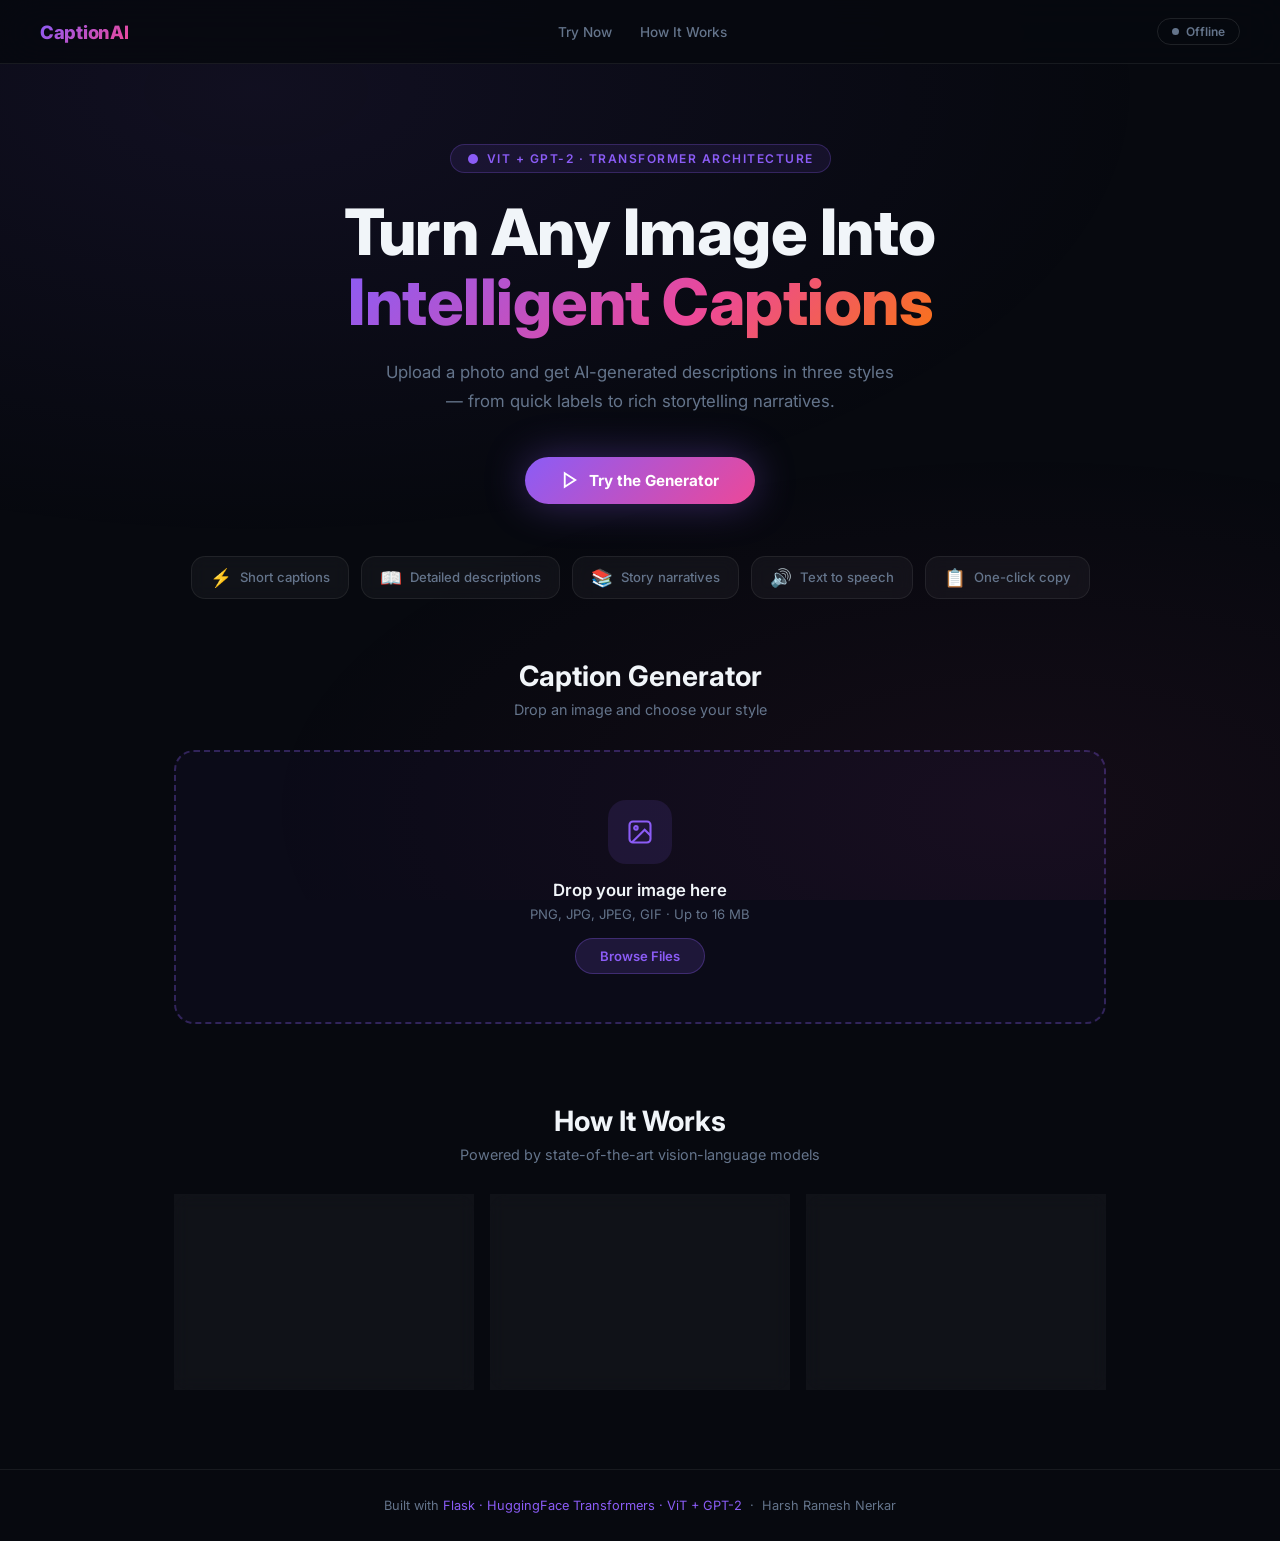
==== templates/enhanced_index.html @ 509ecbb2 "Initial commit: Image to Caption system powered by Vision Transformer (ViT) and GPT-2" ====
<!DOCTYPE html>
<html lang="en">
<head>
  <meta charset="UTF-8" />
  <meta name="viewport" content="width=device-width, initial-scale=1.0" />
  <title>CaptionAI — Intelligent Image Captioning</title>
  <link href="https://fonts.googleapis.com/css2?family=Inter:wght@300;400;500;600;700;800&family=JetBrains+Mono:wght@400;600&display=swap" rel="stylesheet" />
  <style>
    *, *::before, *::after { margin: 0; padding: 0; box-sizing: border-box; }

    :root {
      --bg:      #07090f;
      --surface: #0d1117;
      --glass:   rgba(255,255,255,0.04);
      --border:  rgba(255,255,255,0.07);
      --purple:  #8b5cf6;
      --pink:    #ec4899;
      --blue:    #3b82f6;
      --text:    #f1f5f9;
      --muted:   #64748b;
      --green:   #10b981;
      --red:     #ef4444;
    }

    html { scroll-behavior: smooth; }

    body {
      font-family: 'Inter', sans-serif;
      background: var(--bg);
      color: var(--text);
      min-height: 100vh;
      overflow-x: hidden;
    }

    /* Ambient blobs */
    body::before {
      content: '';
      position: fixed; inset: 0; z-index: 0; pointer-events: none;
      background:
        radial-gradient(ellipse 70% 50% at 20% 10%, rgba(139,92,246,0.08), transparent),
        radial-gradient(ellipse 60% 40% at 80% 90%, rgba(236,72,153,0.06), transparent);
    }

    /* ── Navbar ── */
    nav {
      position: sticky; top: 0; z-index: 100;
      display: flex; align-items: center; justify-content: space-between;
      padding: 0 40px; height: 64px;
      background: rgba(7,9,15,0.85);
      backdrop-filter: blur(20px);
      border-bottom: 1px solid var(--border);
    }
    .nav-logo {
      font-size: 1.15rem; font-weight: 800; letter-spacing: -.3px;
      background: linear-gradient(135deg, var(--purple), var(--pink));
      -webkit-background-clip: text; -webkit-text-fill-color: transparent;
      background-clip: text;
    }
    .nav-links { display: flex; gap: 28px; }
    .nav-links a {
      font-size: .85rem; color: var(--muted); text-decoration: none;
      font-weight: 500; transition: color .2s;
    }
    .nav-links a:hover { color: var(--text); }
    .nav-status {
      display: flex; align-items: center; gap: 7px;
      padding: 5px 14px; border-radius: 20px; font-size: .75rem; font-weight: 600;
      border: 1px solid rgba(255,255,255,.1); color: var(--muted);
      transition: all .3s;
    }
    .nav-status.ready  { color: var(--green); border-color: rgba(16,185,129,.3); background: rgba(16,185,129,.07); }
    .nav-status.error  { color: var(--red);   border-color: rgba(239,68,68,.3);  background: rgba(239,68,68,.07); }
    .nav-dot { width: 7px; height: 7px; border-radius: 50%; background: currentColor; }

    /* ── Hero ── */
    .hero {
      position: relative; z-index: 1;
      display: flex; flex-direction: column; align-items: center; justify-content: center;
      text-align: center;
      padding: 80px 24px 60px;
    }
    .hero-badge {
      display: inline-flex; align-items: center; gap: 8px;
      padding: 6px 16px; border-radius: 20px;
      background: rgba(139,92,246,.1); border: 1px solid rgba(139,92,246,.25);
      color: var(--purple); font-size: .75rem; font-weight: 600;
      letter-spacing: 1.5px; text-transform: uppercase; margin-bottom: 24px;
    }
    .hero-title {
      font-size: clamp(2.4rem, 5vw, 4rem);
      font-weight: 800; line-height: 1.1; margin-bottom: 20px;
      letter-spacing: -.5px;
    }
    .hero-title .grad {
      background: linear-gradient(135deg, var(--purple) 0%, var(--pink) 60%, #f97316 100%);
      -webkit-background-clip: text; -webkit-text-fill-color: transparent;
      background-clip: text;
    }
    .hero-sub {
      font-size: 1.05rem; color: var(--muted); max-width: 520px;
      line-height: 1.75; margin-bottom: 40px;
    }
    .hero-cta {
      display: inline-flex; align-items: center; gap: 10px;
      padding: 14px 36px; border-radius: 50px; font-size: .95rem; font-weight: 700;
      background: linear-gradient(135deg, var(--purple), var(--pink));
      color: white; text-decoration: none; border: none; cursor: pointer;
      box-shadow: 0 0 40px rgba(139,92,246,.35);
      transition: transform .2s, box-shadow .2s;
    }
    .hero-cta:hover { transform: translateY(-2px); box-shadow: 0 0 60px rgba(139,92,246,.5); }
    .hero-cta svg { width: 18px; height: 18px; }

    /* ── Feature chips ── */
    .feature-chips {
      display: flex; gap: 12px; flex-wrap: wrap; justify-content: center;
      margin-top: 52px;
    }
    .chip {
      display: flex; align-items: center; gap: 8px;
      padding: 10px 18px; border-radius: 14px;
      background: var(--glass); border: 1px solid var(--border);
      font-size: .82rem; font-weight: 500; color: var(--muted);
      backdrop-filter: blur(8px);
    }
    .chip-icon { font-size: 1.1rem; }

    /* ── Generator section ── */
    #generator {
      position: relative; z-index: 1;
      max-width: 980px; margin: 0 auto;
      padding: 0 24px 80px;
    }
    .section-label {
      text-align: center; margin-bottom: 32px;
    }
    .section-label h2 { font-size: 1.75rem; font-weight: 700; margin-bottom: 8px; }
    .section-label p  { font-size: .9rem; color: var(--muted); }

    /* Upload zone */
    .upload-zone {
      border: 2px dashed rgba(139,92,246,.3);
      border-radius: 20px; padding: 48px 24px;
      text-align: center; cursor: pointer;
      background: rgba(139,92,246,.04);
      transition: border-color .25s, background .25s;
      position: relative;
    }
    .upload-zone:hover, .upload-zone.drag-over {
      border-color: var(--purple); background: rgba(139,92,246,.08);
    }
    .upload-zone input[type=file] {
      position: absolute; inset: 0; opacity: 0; cursor: pointer; width: 100%; height: 100%;
    }
    .upload-icon-wrap {
      width: 64px; height: 64px; border-radius: 18px; margin: 0 auto 16px;
      background: rgba(139,92,246,.12); display: flex; align-items: center; justify-content: center;
    }
    .upload-icon-wrap svg { width: 28px; height: 28px; color: var(--purple); }
    .upload-zone h3 { font-size: 1.05rem; font-weight: 600; margin-bottom: 6px; }
    .upload-zone p  { font-size: .82rem; color: var(--muted); }
    .upload-btn-fake {
      display: inline-block; margin-top: 16px; padding: 9px 24px; border-radius: 30px;
      background: rgba(139,92,246,.15); border: 1px solid rgba(139,92,246,.3);
      color: var(--purple); font-size: .82rem; font-weight: 600;
      pointer-events: none;
    }

    /* Preview */
    .preview-wrap { display: none; }
    .preview-inner {
      position: relative; border-radius: 16px; overflow: hidden;
      background: var(--surface); border: 1px solid var(--border);
    }
    .preview-inner img {
      width: 100%; max-height: 380px; object-fit: contain; display: block;
    }
    .preview-change {
      position: absolute; top: 12px; right: 12px;
      padding: 7px 16px; border-radius: 20px; font-size: .75rem; font-weight: 600;
      background: rgba(0,0,0,.7); border: 1px solid rgba(255,255,255,.15);
      color: var(--text); cursor: pointer; backdrop-filter: blur(6px);
      transition: background .2s;
    }
    .preview-change:hover { background: rgba(139,92,246,.4); }

    /* Style selector */
    .style-section { margin-top: 28px; }
    .style-label {
      font-size: .72rem; color: var(--muted); text-transform: uppercase;
      letter-spacing: 1.5px; font-weight: 600; margin-bottom: 12px;
    }
    .style-grid { display: grid; grid-template-columns: repeat(3,1fr); gap: 12px; }
    .style-card {
      padding: 16px; border-radius: 14px; cursor: pointer;
      background: var(--glass); border: 1px solid var(--border);
      transition: all .2s; text-align: center;
    }
    .style-card:hover { border-color: rgba(139,92,246,.4); background: rgba(139,92,246,.06); }
    .style-card.active {
      border-color: var(--purple); background: rgba(139,92,246,.1);
      box-shadow: 0 0 20px rgba(139,92,246,.15);
    }
    .style-card-icon { font-size: 1.6rem; margin-bottom: 8px; }
    .style-card-name { font-size: .88rem; font-weight: 600; margin-bottom: 4px; }
    .style-card-desc { font-size: .72rem; color: var(--muted); line-height: 1.4; }

    /* Generate button */
    .gen-wrap { margin-top: 24px; text-align: center; }
    #generateBtn {
      display: inline-flex; align-items: center; gap: 10px;
      padding: 15px 44px; border-radius: 50px; font-size: 1rem; font-weight: 700;
      background: linear-gradient(135deg, var(--purple), var(--pink));
      color: white; border: none; cursor: pointer;
      box-shadow: 0 0 32px rgba(139,92,246,.35);
      transition: transform .2s, box-shadow .2s, opacity .2s;
    }
    #generateBtn:hover:not(:disabled) { transform: translateY(-2px); box-shadow: 0 0 50px rgba(139,92,246,.5); }
    #generateBtn:disabled { opacity: .6; cursor: not-allowed; }
    #generateBtn svg { width: 18px; height: 18px; }

    /* Spinner */
    .spin { animation: spin 1s linear infinite; }
    @keyframes spin { to { transform: rotate(360deg); } }

    /* Loading bar */
    .loading-bar {
      display: none; margin: 20px auto 0; max-width: 360px;
      height: 3px; border-radius: 3px; background: rgba(255,255,255,.07);
      overflow: hidden;
    }
    .loading-bar.show { display: block; }
    .loading-bar::after {
      content: ''; display: block; height: 100%;
      background: linear-gradient(90deg, var(--purple), var(--pink));
      border-radius: 3px;
      animation: loading-slide 1.5s ease-in-out infinite;
    }
    @keyframes loading-slide {
      0%   { transform: translateX(-100%); }
      100% { transform: translateX(300%); }
    }
    .loading-hint { text-align: center; font-size: .8rem; color: var(--muted); margin-top: 10px; }

    /* Output card */
    .output-card {
      display: none; margin-top: 28px;
      background: var(--glass); border: 1px solid rgba(139,92,246,.2);
      border-radius: 20px; overflow: hidden;
      box-shadow: 0 0 40px rgba(139,92,246,.08);
      animation: fade-up .35s ease;
    }
    .output-card.show { display: block; }
    @keyframes fade-up { from { opacity:0; transform:translateY(12px); } to { opacity:1; transform:none; } }

    .output-head {
      display: flex; align-items: center; justify-content: space-between;
      padding: 14px 20px; border-bottom: 1px solid var(--border);
      background: rgba(255,255,255,.02);
    }
    .output-title {
      display: flex; align-items: center; gap: 8px;
      font-size: .78rem; font-weight: 600; text-transform: uppercase;
      letter-spacing: 1.2px; color: var(--purple);
    }
    .output-actions { display: flex; gap: 8px; }
    .action-btn {
      padding: 6px 14px; border-radius: 20px; font-size: .75rem; font-weight: 600;
      border: 1px solid var(--border); background: transparent; color: var(--muted);
      cursor: pointer; transition: all .2s; display: flex; align-items: center; gap: 6px;
    }
    .action-btn:hover { color: var(--text); border-color: rgba(255,255,255,.2); background: rgba(255,255,255,.05); }
    .action-btn svg { width: 13px; height: 13px; }

    .output-body { padding: 24px; }

    .caption-short {
      font-size: 1.8rem; font-weight: 700; text-align: center;
      background: linear-gradient(135deg, var(--purple), var(--pink));
      -webkit-background-clip: text; -webkit-text-fill-color: transparent;
      background-clip: text; padding: 16px 0;
    }
    .caption-balanced {
      font-size: .95rem; line-height: 1.85; color: var(--text);
      white-space: pre-line;
    }
    .caption-detailed {
      font-size: .9rem; line-height: 1.85; color: var(--text);
      max-height: 420px; overflow-y: auto; padding-right: 8px;
    }
    .caption-detailed::-webkit-scrollbar { width: 4px; }
    .caption-detailed::-webkit-scrollbar-thumb { background: rgba(139,92,246,.3); border-radius: 4px; }

    .output-footer {
      display: flex; align-items: center; justify-content: space-between;
      padding: 12px 20px; border-top: 1px solid var(--border);
      background: rgba(255,255,255,.015);
    }
    .output-meta { font-size: .72rem; color: var(--muted); display: flex; gap: 14px; }
    .meta-pill {
      display: flex; align-items: center; gap: 5px;
      padding: 3px 10px; border-radius: 12px;
      background: rgba(139,92,246,.08); border: 1px solid rgba(139,92,246,.15);
      color: var(--purple);
    }

    /* Toast */
    #toast {
      position: fixed; bottom: 28px; right: 28px; z-index: 300;
      padding: 12px 20px; border-radius: 12px; font-size: .85rem; font-weight: 500;
      background: var(--surface); border: 1px solid var(--border);
      color: var(--text); transform: translateY(80px); opacity: 0;
      transition: all .3s; pointer-events: none;
    }
    #toast.show { transform: translateY(0); opacity: 1; }
    #toast.success { border-color: rgba(16,185,129,.4); color: var(--green); }
    #toast.error   { border-color: rgba(239,68,68,.4);  color: var(--red); }

    /* ── About / tech section ── */
    #about {
      position: relative; z-index: 1;
      max-width: 980px; margin: 0 auto; padding: 0 24px 80px;
    }
    .about-grid { display: grid; grid-template-columns: repeat(3,1fr); gap: 16px; margin-top: 32px; }
    .about-card {
      background: var(--glass); border: 1px solid var(--border);
      border-radius: 16px; padding: 22px;
      backdrop-filter: blur(8px);
      transition: border-color .2s, transform .2s;
    }
    .about-card:hover { border-color: rgba(139,92,246,.3); transform: translateY(-3px); }
    .about-icon { font-size: 1.6rem; margin-bottom: 12px; }
    .about-title { font-size: .92rem; font-weight: 700; margin-bottom: 6px; }
    .about-desc { font-size: .8rem; color: var(--muted); line-height: 1.6; }

    /* ── Footer ── */
    footer {
      position: relative; z-index: 1;
      text-align: center; padding: 28px;
      border-top: 1px solid var(--border);
      font-size: .8rem; color: var(--muted);
    }
    footer span { color: var(--purple); }

    @media (max-width: 700px) {
      .style-grid { grid-template-columns: 1fr; }
      .about-grid { grid-template-columns: 1fr; }
      .nav-links { display: none; }
      nav { padding: 0 20px; }
    }
  </style>
</head>
<body>

<!-- Navbar -->
<nav>
  <div class="nav-logo">CaptionAI</div>
  <div class="nav-links">
    <a href="#generator">Try Now</a>
    <a href="#about">How It Works</a>
  </div>
  <div class="nav-status" id="modelStatus">
    <div class="nav-dot"></div>
    <span id="statusText">Checking model…</span>
  </div>
</nav>

<!-- Hero -->
<section class="hero">
  <div class="hero-badge">
    <svg width="12" height="12" viewBox="0 0 24 24" fill="currentColor"><circle cx="12" cy="12" r="10"/></svg>
    ViT + GPT-2 · Transformer Architecture
  </div>
  <h1 class="hero-title">
    Turn Any Image Into<br><span class="grad">Intelligent Captions</span>
  </h1>
  <p class="hero-sub">
    Upload a photo and get AI-generated descriptions in three styles —
    from quick labels to rich storytelling narratives.
  </p>
  <a href="#generator" class="hero-cta">
    <svg viewBox="0 0 24 24" fill="none" stroke="currentColor" stroke-width="2.5"><path d="M5 3l14 9-14 9V3z"/></svg>
    Try the Generator
  </a>
  <div class="feature-chips">
    <div class="chip"><span class="chip-icon">⚡</span> Short captions</div>
    <div class="chip"><span class="chip-icon">📖</span> Detailed descriptions</div>
    <div class="chip"><span class="chip-icon">📚</span> Story narratives</div>
    <div class="chip"><span class="chip-icon">🔊</span> Text to speech</div>
    <div class="chip"><span class="chip-icon">📋</span> One-click copy</div>
  </div>
</section>

<!-- Generator -->
<section id="generator">
  <div class="section-label">
    <h2>Caption Generator</h2>
    <p>Drop an image and choose your style</p>
  </div>

  <!-- Upload zone -->
  <div class="upload-zone" id="uploadZone">
    <input type="file" id="imageInput" accept="image/*" />
    <div class="upload-icon-wrap">
      <svg viewBox="0 0 24 24" fill="none" stroke="currentColor" stroke-width="1.8"><rect x="3" y="3" width="18" height="18" rx="3"/><circle cx="8.5" cy="8.5" r="1.5"/><polyline points="21 15 16 10 5 21"/></svg>
    </div>
    <h3>Drop your image here</h3>
    <p>PNG, JPG, JPEG, GIF · Up to 16 MB</p>
    <div class="upload-btn-fake">Browse Files</div>
  </div>

  <!-- Preview -->
  <div class="preview-wrap" id="previewWrap">
    <div class="preview-inner">
      <img id="previewImg" src="" alt="Preview" />
      <button class="preview-change" id="changeBtn">↺ Change image</button>
    </div>
  </div>

  <!-- Style selector -->
  <div class="style-section" id="styleSection" style="display:none">
    <div class="style-label">Choose caption style</div>
    <div class="style-grid">
      <div class="style-card active" data-style="short">
        <div class="style-card-icon">⚡</div>
        <div class="style-card-name">Short</div>
        <div class="style-card-desc">8–10 word quick label identifying key subjects</div>
      </div>
      <div class="style-card" data-style="balanced">
        <div class="style-card-icon">📖</div>
        <div class="style-card-name">Balanced</div>
        <div class="style-card-desc">Multi-sentence paragraph covering all visual aspects</div>
      </div>
      <div class="style-card" data-style="detailed">
        <div class="style-card-icon">📚</div>
        <div class="style-card-name">Detailed Story</div>
        <div class="style-card-desc">Rich narrative with characters, setting, and emotion</div>
      </div>
    </div>
  </div>

  <!-- Generate -->
  <div class="gen-wrap" id="genWrap" style="display:none">
    <button id="generateBtn">
      <svg viewBox="0 0 24 24" fill="none" stroke="currentColor" stroke-width="2.5"><path d="M13 2L3 14h9l-1 8 10-12h-9l1-8z"/></svg>
      Generate Caption
    </button>
    <div class="loading-bar" id="loadingBar"></div>
    <div class="loading-hint" id="loadingHint" style="display:none">AI is analyzing your image… this may take 5–20 seconds</div>
  </div>

  <!-- Output -->
  <div class="output-card" id="outputCard">
    <div class="output-head">
      <div class="output-title">
        <svg width="14" height="14" viewBox="0 0 24 24" fill="none" stroke="currentColor" stroke-width="2"><path d="M21 15a2 2 0 0 1-2 2H7l-4 4V5a2 2 0 0 1 2-2h14a2 2 0 0 1 2 2z"/></svg>
        Generated Caption
      </div>
      <div class="output-actions">
        <button class="action-btn" id="copyBtn">
          <svg viewBox="0 0 24 24" fill="none" stroke="currentColor" stroke-width="2"><rect x="9" y="9" width="13" height="13" rx="2"/><path d="M5 15H4a2 2 0 0 1-2-2V4a2 2 0 0 1 2-2h9a2 2 0 0 1 2 2v1"/></svg>
          Copy
        </button>
        <button class="action-btn" id="speakBtn">
          <svg viewBox="0 0 24 24" fill="none" stroke="currentColor" stroke-width="2"><polygon points="11 5 6 9 2 9 2 15 6 15 11 19 11 5"/><path d="M15.54 8.46a5 5 0 0 1 0 7.07"/><path d="M19.07 4.93a10 10 0 0 1 0 14.14"/></svg>
          Speak
        </button>
      </div>
    </div>
    <div class="output-body">
      <div id="captionOutput"></div>
    </div>
    <div class="output-footer">
      <div class="output-meta">
        <span class="meta-pill" id="stylePill">—</span>
        <span class="meta-pill" id="wordsPill">0 words</span>
      </div>
      <div style="font-size:.72rem;color:var(--muted)">ViT + GPT-2 · nlpconnect</div>
    </div>
  </div>
</section>

<!-- About / How it works -->
<section id="about">
  <div class="section-label">
    <h2>How It Works</h2>
    <p>Powered by state-of-the-art vision-language models</p>
  </div>
  <div class="about-grid">
    <div class="about-card">
      <div class="about-icon">🧠</div>
      <div class="about-title">Vision Transformer (ViT)</div>
      <div class="about-desc">Google's ViT-Base splits your image into 16×16 patches and encodes them as rich visual tokens that capture spatial relationships and fine details.</div>
    </div>
    <div class="about-card">
      <div class="about-icon">✍️</div>
      <div class="about-title">GPT-2 Decoder</div>
      <div class="about-desc">OpenAI's GPT-2 language model decodes the visual tokens into fluent natural language using beam search for high-quality caption generation.</div>
    </div>
    <div class="about-card">
      <div class="about-icon">🎨</div>
      <div class="about-title">Style Enhancement</div>
      <div class="about-desc">A post-processing layer transforms the base caption into Short, Balanced, or Detailed formats using keyword analysis and template expansion.</div>
    </div>
  </div>
</section>

<footer>
  Built with <span>Flask · HuggingFace Transformers · ViT + GPT-2</span> &nbsp;·&nbsp; Harsh Ramesh Nerkar
</footer>

<div id="toast"></div>

<script>
  const uploadZone   = document.getElementById('uploadZone');
  const imageInput   = document.getElementById('imageInput');
  const previewWrap  = document.getElementById('previewWrap');
  const previewImg   = document.getElementById('previewImg');
  const changeBtn    = document.getElementById('changeBtn');
  const styleSection = document.getElementById('styleSection');
  const genWrap      = document.getElementById('genWrap');
  const generateBtn  = document.getElementById('generateBtn');
  const outputCard   = document.getElementById('outputCard');
  const captionOutput= document.getElementById('captionOutput');
  const loadingBar   = document.getElementById('loadingBar');
  const loadingHint  = document.getElementById('loadingHint');
  const toast        = document.getElementById('toast');

  let currentFile   = null;
  let selectedStyle = 'short';
  let lastCaption   = '';

  // ── Model status ────────────────────────────────────────────────────────────
  async function checkModel() {
    try {
      const d = await (await fetch('/api/model_status')).json();
      const el = document.getElementById('modelStatus');
      const tx = document.getElementById('statusText');
      if (d.loaded) {
        el.classList.add('ready'); tx.textContent = 'Model Ready';
      } else {
        el.classList.add('error'); tx.textContent = 'Model Error';
      }
    } catch { document.getElementById('statusText').textContent = 'Offline'; }
  }
  checkModel();

  // ── Upload ──────────────────────────────────────────────────────────────────
  uploadZone.addEventListener('dragover', e => { e.preventDefault(); uploadZone.classList.add('drag-over'); });
  uploadZone.addEventListener('dragleave', () => uploadZone.classList.remove('drag-over'));
  uploadZone.addEventListener('drop', e => {
    e.preventDefault(); uploadZone.classList.remove('drag-over');
    const f = e.dataTransfer.files[0];
    if (f) loadFile(f);
  });
  imageInput.addEventListener('change', e => { if (e.target.files[0]) loadFile(e.target.files[0]); });

  function loadFile(file) {
    if (!file.type.startsWith('image/')) { showToast('Please select an image file', 'error'); return; }
    currentFile = file;
    const reader = new FileReader();
    reader.onload = e => {
      previewImg.src = e.target.result;
      uploadZone.style.display = 'none';
      previewWrap.style.display = 'block';
      styleSection.style.display = 'block';
      genWrap.style.display = 'block';
      outputCard.classList.remove('show');
    };
    reader.readAsDataURL(file);
  }

  changeBtn.addEventListener('click', () => {
    uploadZone.style.display = 'block';
    previewWrap.style.display = 'none';
    styleSection.style.display = 'none';
    genWrap.style.display = 'none';
    outputCard.classList.remove('show');
    currentFile = null;
    imageInput.value = '';
  });

  // ── Style selection ─────────────────────────────────────────────────────────
  document.querySelectorAll('.style-card').forEach(card => {
    card.addEventListener('click', () => {
      document.querySelectorAll('.style-card').forEach(c => c.classList.remove('active'));
      card.classList.add('active');
      selectedStyle = card.dataset.style;
    });
  });

  // ── Generate ────────────────────────────────────────────────────────────────
  generateBtn.addEventListener('click', async () => {
    if (!currentFile) { showToast('Please upload an image first', 'error'); return; }

    generateBtn.disabled = true;
    generateBtn.innerHTML = `<svg class="spin" viewBox="0 0 24 24" fill="none" stroke="currentColor" stroke-width="2.5"><path d="M21 12a9 9 0 1 1-6.219-8.56"/></svg> Generating…`;
    loadingBar.classList.add('show');
    loadingHint.style.display = 'block';
    outputCard.classList.remove('show');

    const form = new FormData();
    form.append('image', currentFile);
    form.append('style', selectedStyle);

    try {
      const res  = await fetch('/api/generate_caption', { method: 'POST', body: form });
      const data = await res.json();
      if (data.success) {
        renderCaption(data.caption, data.style);
        showToast('Caption generated!', 'success');
      } else {
        throw new Error(data.error || 'Generation failed');
      }
    } catch (err) {
      showToast(`Error: ${err.message}`, 'error');
    } finally {
      generateBtn.disabled = false;
      generateBtn.innerHTML = `<svg viewBox="0 0 24 24" fill="none" stroke="currentColor" stroke-width="2.5"><path d="M13 2L3 14h9l-1 8 10-12h-9l1-8z"/></svg> Generate Caption`;
      loadingBar.classList.remove('show');
      loadingHint.style.display = 'none';
    }
  });

  function renderCaption(text, style) {
    lastCaption = text;
    const styleLabels = { short: '⚡ Short', balanced: '📖 Balanced', detailed: '📚 Detailed Story' };
    const words = text.trim().split(/\s+/).length;

    let cls = '';
    if (style === 'short')    cls = 'caption-short';
    if (style === 'balanced') cls = 'caption-balanced';
    if (style === 'detailed') cls = 'caption-detailed';

    captionOutput.innerHTML = `<div class="${cls}">${text}</div>`;
    document.getElementById('stylePill').textContent  = styleLabels[style] || style;
    document.getElementById('wordsPill').textContent  = `${words} words`;
    outputCard.classList.add('show');
    outputCard.scrollIntoView({ behavior: 'smooth', block: 'nearest' });
  }

  // ── Actions ─────────────────────────────────────────────────────────────────
  document.getElementById('copyBtn').addEventListener('click', () => {
    navigator.clipboard.writeText(lastCaption).then(() => showToast('Copied to clipboard!', 'success'));
  });

  document.getElementById('speakBtn').addEventListener('click', () => {
    if (!lastCaption) return;
    speechSynthesis.cancel();
    const u = new SpeechSynthesisUtterance(lastCaption);
    speechSynthesis.speak(u);
    showToast('Playing audio…');
  });

  // ── Toast ───────────────────────────────────────────────────────────────────
  let toastTimer;
  function showToast(msg, type = '') {
    clearTimeout(toastTimer);
    toast.textContent = msg;
    toast.className = `show ${type}`;
    toastTimer = setTimeout(() => toast.className = '', 3000);
  }
</script>
</body>
</html>
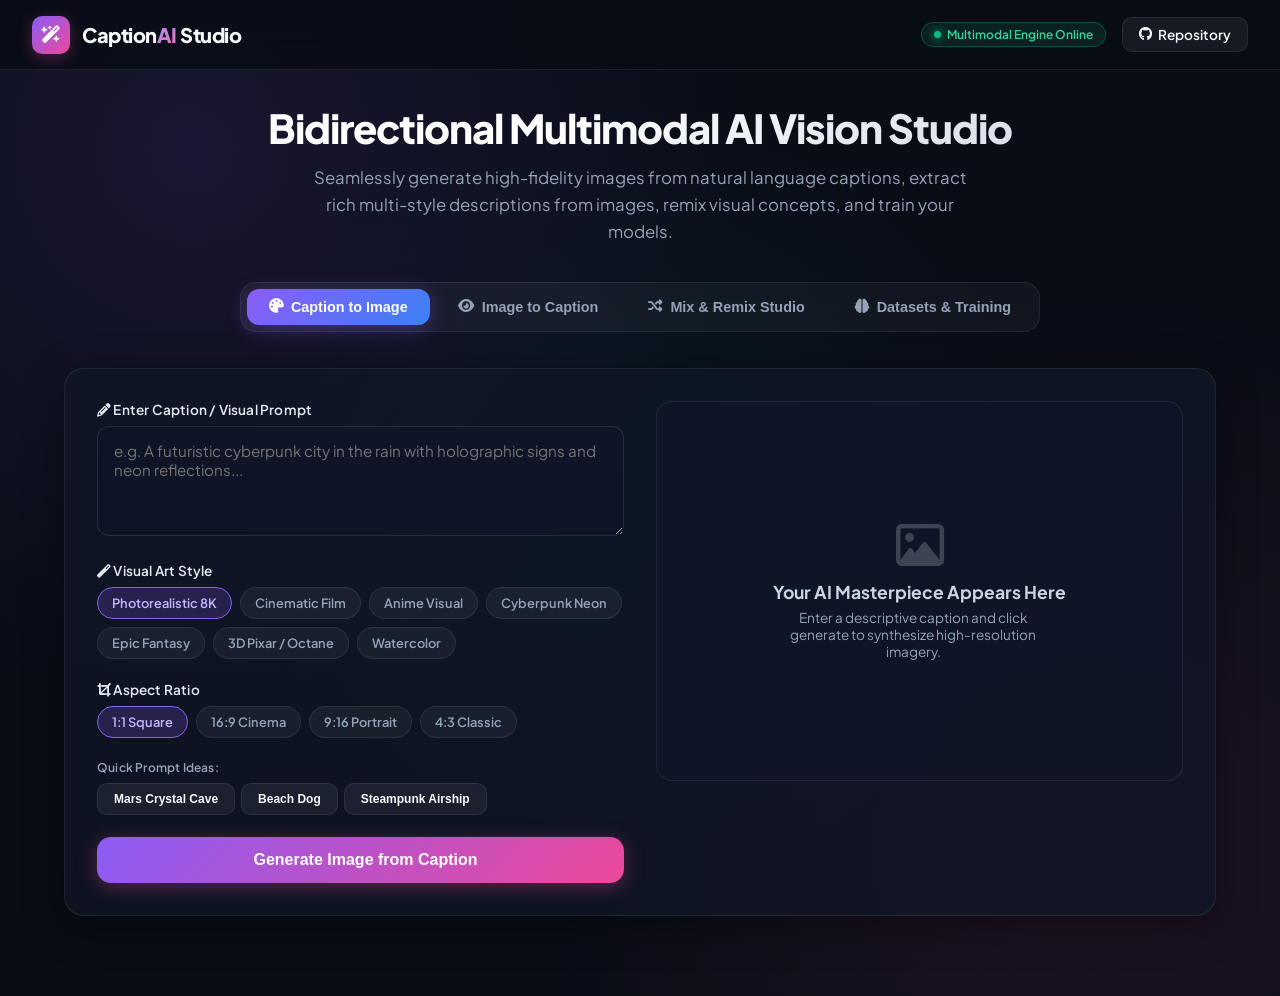
==== commit d801eb3c: "feat: Add bidirectional Caption-to-Image synthesis, multimodal remix, dataset manager, and training " ====
--- a/templates/enhanced_index.html
+++ b/templates/enhanced_index.html
@@ -3,663 +3,1012 @@
 <head>
   <meta charset="UTF-8" />
   <meta name="viewport" content="width=device-width, initial-scale=1.0" />
-  <title>CaptionAI — Intelligent Image Captioning</title>
-  <link href="https://fonts.googleapis.com/css2?family=Inter:wght@300;400;500;600;700;800&family=JetBrains+Mono:wght@400;600&display=swap" rel="stylesheet" />
+  <title>CaptionAI — Bidirectional Multimodal Vision Studio</title>
+  <link rel="preconnect" href="https://fonts.googleapis.com">
+  <link rel="preconnect" href="https://fonts.gstatic.com" crossorigin>
+  <link href="https://fonts.googleapis.com/css2?family=Plus+Jakarta+Sans:wght@300;400;500;600;700;800&family=JetBrains+Mono:wght@400;500;600&display=swap" rel="stylesheet" />
+  <link rel="stylesheet" href="https://cdnjs.cloudflare.com/ajax/libs/font-awesome/6.5.1/css/all.min.css" />
   <style>
     *, *::before, *::after { margin: 0; padding: 0; box-sizing: border-box; }
-
     :root {
-      --bg:      #07090f;
-      --surface: #0d1117;
-      --glass:   rgba(255,255,255,0.04);
-      --border:  rgba(255,255,255,0.07);
-      --purple:  #8b5cf6;
-      --pink:    #ec4899;
-      --blue:    #3b82f6;
-      --text:    #f1f5f9;
-      --muted:   #64748b;
-      --green:   #10b981;
-      --red:     #ef4444;
-    }
-
-    html { scroll-behavior: smooth; }
+      --bg: #090d16;
+      --card-bg: rgba(17, 24, 39, 0.7);
+      --card-border: rgba(255, 255, 255, 0.08);
+      --purple: #8b5cf6;
+      --pink: #ec4899;
+      --blue: #3b82f6;
+      --cyan: #06b6d4;
+      --green: #10b981;
+      --text: #f8fafc;
+      --text-muted: #94a3b8;
+    }
 
     body {
-      font-family: 'Inter', sans-serif;
+      font-family: 'Plus Jakarta Sans', sans-serif;
       background: var(--bg);
       color: var(--text);
       min-height: 100vh;
       overflow-x: hidden;
-    }
-
-    /* Ambient blobs */
-    body::before {
-      content: '';
-      position: fixed; inset: 0; z-index: 0; pointer-events: none;
-      background:
-        radial-gradient(ellipse 70% 50% at 20% 10%, rgba(139,92,246,0.08), transparent),
-        radial-gradient(ellipse 60% 40% at 80% 90%, rgba(236,72,153,0.06), transparent);
-    }
-
-    /* ── Navbar ── */
+      background-image: 
+        radial-gradient(circle at 15% 15%, rgba(139, 92, 246, 0.12) 0%, transparent 40%),
+        radial-gradient(circle at 85% 85%, rgba(236, 72, 153, 0.1) 0%, transparent 40%),
+        radial-gradient(circle at 50% 50%, rgba(6, 182, 212, 0.06) 0%, transparent 50%);
+    }
+
+    /* Navbar */
     nav {
-      position: sticky; top: 0; z-index: 100;
+      position: sticky; top: 0; z-index: 50;
       display: flex; align-items: center; justify-content: space-between;
-      padding: 0 40px; height: 64px;
-      background: rgba(7,9,15,0.85);
+      padding: 0 32px; height: 70px;
+      background: rgba(9, 13, 22, 0.85);
+      backdrop-filter: blur(16px);
+      border-bottom: 1px solid var(--card-border);
+    }
+    .logo {
+      display: flex; align-items: center; gap: 12px;
+      font-size: 1.25rem; font-weight: 800; letter-spacing: -0.5px;
+    }
+    .logo-icon {
+      width: 38px; height: 38px; border-radius: 10px;
+      background: linear-gradient(135deg, var(--purple), var(--pink));
+      display: flex; align-items: center; justify-content: center;
+      color: white; font-size: 1.1rem;
+      box-shadow: 0 4px 15px rgba(236, 72, 153, 0.3);
+    }
+    .logo-text span {
+      background: linear-gradient(135deg, #a78bfa, #f472b6);
+      -webkit-background-clip: text; -webkit-text-fill-color: transparent;
+    }
+    .badge-status {
+      display: inline-flex; align-items: center; gap: 6px;
+      background: rgba(16, 185, 129, 0.12);
+      border: 1px solid rgba(16, 185, 129, 0.3);
+      color: #34d399; font-size: 0.75rem; font-weight: 600;
+      padding: 4px 12px; border-radius: 20px;
+    }
+    .pulse-dot {
+      width: 7px; height: 7px; border-radius: 50%;
+      background: #10b981; box-shadow: 0 0 8px #10b981;
+      animation: pulse 2s infinite;
+    }
+    @keyframes pulse {
+      0%, 100% { opacity: 1; transform: scale(1); }
+      50% { opacity: 0.4; transform: scale(0.85); }
+    }
+
+    /* Main Container */
+    .container {
+      max-width: 1200px; margin: 0 auto;
+      padding: 32px 24px 80px 24px;
+    }
+
+    /* Hero */
+    .hero {
+      text-align: center; margin-bottom: 36px;
+    }
+    .hero h1 {
+      font-size: 2.5rem; font-weight: 800; letter-spacing: -1px;
+      margin-bottom: 12px;
+      background: linear-gradient(135deg, #ffffff 40%, #cbd5e1);
+      -webkit-background-clip: text; -webkit-text-fill-color: transparent;
+    }
+    .hero p {
+      font-size: 1.05rem; color: var(--text-muted); max-width: 680px; margin: 0 auto;
+      line-height: 1.6;
+    }
+
+    /* Tab Switcher */
+    .tabs-wrapper {
+      display: flex; justify-content: center; margin-bottom: 36px;
+    }
+    .tabs-nav {
+      display: inline-flex; gap: 6px; padding: 6px;
+      background: rgba(255, 255, 255, 0.04);
+      border: 1px solid var(--card-border);
+      border-radius: 16px; backdrop-filter: blur(12px);
+    }
+    .tab-btn {
+      padding: 10px 22px; border-radius: 12px; border: none;
+      background: transparent; color: var(--text-muted);
+      font-size: 0.9rem; font-weight: 600; cursor: pointer;
+      display: flex; align-items: center; gap: 8px;
+      transition: all 0.25s ease;
+    }
+    .tab-btn:hover {
+      color: var(--text); background: rgba(255, 255, 255, 0.04);
+    }
+    .tab-btn.active {
+      background: linear-gradient(135deg, var(--purple), var(--blue));
+      color: white; box-shadow: 0 4px 20px rgba(139, 92, 246, 0.35);
+    }
+
+    /* Tab Panes */
+    .tab-pane { display: none; }
+    .tab-pane.active { display: block; animation: fadeIn 0.35s ease forwards; }
+    @keyframes fadeIn {
+      from { opacity: 0; transform: translateY(8px); }
+      to { opacity: 1; transform: translateY(0); }
+    }
+
+    /* Studio Card */
+    .studio-card {
+      background: var(--card-bg);
+      border: 1px solid var(--card-border);
+      border-radius: 20px;
+      padding: 32px;
       backdrop-filter: blur(20px);
-      border-bottom: 1px solid var(--border);
-    }
-    .nav-logo {
-      font-size: 1.15rem; font-weight: 800; letter-spacing: -.3px;
+      box-shadow: 0 10px 40px rgba(0, 0, 0, 0.4);
+    }
+    .card-grid {
+      display: grid; grid-template-columns: 1fr 1fr; gap: 32px;
+    }
+    @media (max-width: 900px) {
+      .card-grid { grid-template-columns: 1fr; }
+    }
+
+    /* Form Controls */
+    .form-group { margin-bottom: 22px; }
+    .form-label {
+      display: block; font-size: 0.85rem; font-weight: 600;
+      color: #e2e8f0; margin-bottom: 8px; letter-spacing: 0.2px;
+    }
+    .textarea-input, .text-input, .select-input {
+      width: 100%; background: rgba(15, 23, 42, 0.6);
+      border: 1px solid rgba(255, 255, 255, 0.1);
+      border-radius: 12px; padding: 14px 16px;
+      color: var(--text); font-family: inherit; font-size: 0.95rem;
+      outline: none; transition: border-color 0.2s;
+    }
+    .textarea-input:focus, .text-input:focus, .select-input:focus {
+      border-color: var(--purple); box-shadow: 0 0 0 3px rgba(139, 92, 246, 0.15);
+    }
+    .textarea-input { resize: vertical; min-height: 110px; }
+
+    /* Chip selectors */
+    .chips-group {
+      display: flex; flex-wrap: wrap; gap: 8px; margin-top: 6px;
+    }
+    .chip {
+      padding: 7px 14px; border-radius: 20px; font-size: 0.8rem; font-weight: 600;
+      background: rgba(255, 255, 255, 0.05); border: 1px solid var(--card-border);
+      color: var(--text-muted); cursor: pointer; transition: all 0.2s;
+    }
+    .chip:hover { color: white; border-color: rgba(255, 255, 255, 0.2); }
+    .chip.selected {
+      background: rgba(139, 92, 246, 0.2); border-color: var(--purple); color: #c4b5fd;
+    }
+
+    /* Buttons */
+    .btn-primary {
+      width: 100%; padding: 14px 24px; border-radius: 14px; border: none;
       background: linear-gradient(135deg, var(--purple), var(--pink));
-      -webkit-background-clip: text; -webkit-text-fill-color: transparent;
-      background-clip: text;
-    }
-    .nav-links { display: flex; gap: 28px; }
-    .nav-links a {
-      font-size: .85rem; color: var(--muted); text-decoration: none;
-      font-weight: 500; transition: color .2s;
-    }
-    .nav-links a:hover { color: var(--text); }
-    .nav-status {
-      display: flex; align-items: center; gap: 7px;
-      padding: 5px 14px; border-radius: 20px; font-size: .75rem; font-weight: 600;
-      border: 1px solid rgba(255,255,255,.1); color: var(--muted);
-      transition: all .3s;
-    }
-    .nav-status.ready  { color: var(--green); border-color: rgba(16,185,129,.3); background: rgba(16,185,129,.07); }
-    .nav-status.error  { color: var(--red);   border-color: rgba(239,68,68,.3);  background: rgba(239,68,68,.07); }
-    .nav-dot { width: 7px; height: 7px; border-radius: 50%; background: currentColor; }
-
-    /* ── Hero ── */
-    .hero {
-      position: relative; z-index: 1;
-      display: flex; flex-direction: column; align-items: center; justify-content: center;
-      text-align: center;
-      padding: 80px 24px 60px;
-    }
-    .hero-badge {
-      display: inline-flex; align-items: center; gap: 8px;
-      padding: 6px 16px; border-radius: 20px;
-      background: rgba(139,92,246,.1); border: 1px solid rgba(139,92,246,.25);
-      color: var(--purple); font-size: .75rem; font-weight: 600;
-      letter-spacing: 1.5px; text-transform: uppercase; margin-bottom: 24px;
-    }
-    .hero-title {
-      font-size: clamp(2.4rem, 5vw, 4rem);
-      font-weight: 800; line-height: 1.1; margin-bottom: 20px;
-      letter-spacing: -.5px;
-    }
-    .hero-title .grad {
-      background: linear-gradient(135deg, var(--purple) 0%, var(--pink) 60%, #f97316 100%);
-      -webkit-background-clip: text; -webkit-text-fill-color: transparent;
-      background-clip: text;
-    }
-    .hero-sub {
-      font-size: 1.05rem; color: var(--muted); max-width: 520px;
-      line-height: 1.75; margin-bottom: 40px;
-    }
-    .hero-cta {
-      display: inline-flex; align-items: center; gap: 10px;
-      padding: 14px 36px; border-radius: 50px; font-size: .95rem; font-weight: 700;
-      background: linear-gradient(135deg, var(--purple), var(--pink));
-      color: white; text-decoration: none; border: none; cursor: pointer;
-      box-shadow: 0 0 40px rgba(139,92,246,.35);
-      transition: transform .2s, box-shadow .2s;
-    }
-    .hero-cta:hover { transform: translateY(-2px); box-shadow: 0 0 60px rgba(139,92,246,.5); }
-    .hero-cta svg { width: 18px; height: 18px; }
-
-    /* ── Feature chips ── */
-    .feature-chips {
-      display: flex; gap: 12px; flex-wrap: wrap; justify-content: center;
-      margin-top: 52px;
-    }
-    .chip {
-      display: flex; align-items: center; gap: 8px;
-      padding: 10px 18px; border-radius: 14px;
-      background: var(--glass); border: 1px solid var(--border);
-      font-size: .82rem; font-weight: 500; color: var(--muted);
-      backdrop-filter: blur(8px);
-    }
-    .chip-icon { font-size: 1.1rem; }
-
-    /* ── Generator section ── */
-    #generator {
-      position: relative; z-index: 1;
-      max-width: 980px; margin: 0 auto;
-      padding: 0 24px 80px;
-    }
-    .section-label {
-      text-align: center; margin-bottom: 32px;
-    }
-    .section-label h2 { font-size: 1.75rem; font-weight: 700; margin-bottom: 8px; }
-    .section-label p  { font-size: .9rem; color: var(--muted); }
-
-    /* Upload zone */
+      color: white; font-size: 1rem; font-weight: 700; cursor: pointer;
+      display: flex; align-items: center; justify-content: center; gap: 10px;
+      transition: all 0.25s ease;
+      box-shadow: 0 4px 20px rgba(236, 72, 153, 0.35);
+    }
+    .btn-primary:hover {
+      transform: translateY(-2px); box-shadow: 0 6px 25px rgba(236, 72, 153, 0.5);
+    }
+    .btn-primary:disabled {
+      opacity: 0.6; cursor: not-allowed; transform: none;
+    }
+
+    .btn-secondary {
+      padding: 8px 16px; border-radius: 10px; border: 1px solid var(--card-border);
+      background: rgba(255, 255, 255, 0.06); color: var(--text);
+      font-size: 0.85rem; font-weight: 600; cursor: pointer;
+      display: inline-flex; align-items: center; gap: 6px; transition: all 0.2s;
+    }
+    .btn-secondary:hover { background: rgba(255, 255, 255, 0.12); }
+
+    /* Upload Zone */
     .upload-zone {
-      border: 2px dashed rgba(139,92,246,.3);
-      border-radius: 20px; padding: 48px 24px;
-      text-align: center; cursor: pointer;
-      background: rgba(139,92,246,.04);
-      transition: border-color .25s, background .25s;
-      position: relative;
-    }
-    .upload-zone:hover, .upload-zone.drag-over {
-      border-color: var(--purple); background: rgba(139,92,246,.08);
-    }
-    .upload-zone input[type=file] {
-      position: absolute; inset: 0; opacity: 0; cursor: pointer; width: 100%; height: 100%;
-    }
-    .upload-icon-wrap {
-      width: 64px; height: 64px; border-radius: 18px; margin: 0 auto 16px;
-      background: rgba(139,92,246,.12); display: flex; align-items: center; justify-content: center;
-    }
-    .upload-icon-wrap svg { width: 28px; height: 28px; color: var(--purple); }
-    .upload-zone h3 { font-size: 1.05rem; font-weight: 600; margin-bottom: 6px; }
-    .upload-zone p  { font-size: .82rem; color: var(--muted); }
-    .upload-btn-fake {
-      display: inline-block; margin-top: 16px; padding: 9px 24px; border-radius: 30px;
-      background: rgba(139,92,246,.15); border: 1px solid rgba(139,92,246,.3);
-      color: var(--purple); font-size: .82rem; font-weight: 600;
-      pointer-events: none;
-    }
-
-    /* Preview */
-    .preview-wrap { display: none; }
-    .preview-inner {
-      position: relative; border-radius: 16px; overflow: hidden;
-      background: var(--surface); border: 1px solid var(--border);
-    }
-    .preview-inner img {
-      width: 100%; max-height: 380px; object-fit: contain; display: block;
-    }
-    .preview-change {
-      position: absolute; top: 12px; right: 12px;
-      padding: 7px 16px; border-radius: 20px; font-size: .75rem; font-weight: 600;
-      background: rgba(0,0,0,.7); border: 1px solid rgba(255,255,255,.15);
-      color: var(--text); cursor: pointer; backdrop-filter: blur(6px);
-      transition: background .2s;
-    }
-    .preview-change:hover { background: rgba(139,92,246,.4); }
-
-    /* Style selector */
-    .style-section { margin-top: 28px; }
-    .style-label {
-      font-size: .72rem; color: var(--muted); text-transform: uppercase;
-      letter-spacing: 1.5px; font-weight: 600; margin-bottom: 12px;
-    }
-    .style-grid { display: grid; grid-template-columns: repeat(3,1fr); gap: 12px; }
-    .style-card {
-      padding: 16px; border-radius: 14px; cursor: pointer;
-      background: var(--glass); border: 1px solid var(--border);
-      transition: all .2s; text-align: center;
-    }
-    .style-card:hover { border-color: rgba(139,92,246,.4); background: rgba(139,92,246,.06); }
-    .style-card.active {
-      border-color: var(--purple); background: rgba(139,92,246,.1);
-      box-shadow: 0 0 20px rgba(139,92,246,.15);
-    }
-    .style-card-icon { font-size: 1.6rem; margin-bottom: 8px; }
-    .style-card-name { font-size: .88rem; font-weight: 600; margin-bottom: 4px; }
-    .style-card-desc { font-size: .72rem; color: var(--muted); line-height: 1.4; }
-
-    /* Generate button */
-    .gen-wrap { margin-top: 24px; text-align: center; }
-    #generateBtn {
-      display: inline-flex; align-items: center; gap: 10px;
-      padding: 15px 44px; border-radius: 50px; font-size: 1rem; font-weight: 700;
-      background: linear-gradient(135deg, var(--purple), var(--pink));
-      color: white; border: none; cursor: pointer;
-      box-shadow: 0 0 32px rgba(139,92,246,.35);
-      transition: transform .2s, box-shadow .2s, opacity .2s;
-    }
-    #generateBtn:hover:not(:disabled) { transform: translateY(-2px); box-shadow: 0 0 50px rgba(139,92,246,.5); }
-    #generateBtn:disabled { opacity: .6; cursor: not-allowed; }
-    #generateBtn svg { width: 18px; height: 18px; }
-
-    /* Spinner */
-    .spin { animation: spin 1s linear infinite; }
+      border: 2px dashed rgba(255, 255, 255, 0.15);
+      border-radius: 16px; padding: 36px 20px; text-align: center;
+      background: rgba(15, 23, 42, 0.4); cursor: pointer;
+      transition: all 0.25s ease; position: relative;
+    }
+    .upload-zone:hover, .upload-zone.dragover {
+      border-color: var(--cyan); background: rgba(6, 182, 212, 0.05);
+    }
+    .upload-icon {
+      font-size: 2.2rem; color: var(--cyan); margin-bottom: 12px;
+    }
+    .upload-preview {
+      width: 100%; max-height: 280px; object-fit: contain;
+      border-radius: 12px; display: none; margin-top: 12px;
+      border: 1px solid var(--card-border);
+    }
+
+    /* Output Card */
+    .output-box {
+      background: rgba(15, 23, 42, 0.6);
+      border: 1px solid var(--card-border);
+      border-radius: 16px; padding: 24px;
+      min-height: 380px; display: flex; flex-direction: column;
+      justify-content: center; align-items: center; text-align: center;
+    }
+    .output-box.has-content {
+      align-items: stretch; text-align: left; justify-content: flex-start;
+    }
+    .output-image {
+      width: 100%; max-height: 420px; object-fit: contain;
+      border-radius: 12px; border: 1px solid var(--card-border);
+      margin-bottom: 16px; background: #000;
+    }
+    .caption-result-text {
+      font-size: 1.05rem; line-height: 1.7; color: #f1f5f9;
+      background: rgba(255, 255, 255, 0.03); padding: 18px;
+      border-radius: 12px; border-left: 4px solid var(--purple);
+      margin-bottom: 16px; white-space: pre-line;
+    }
+
+    /* Loading Spinner */
+    .spinner {
+      display: inline-block; width: 22px; height: 22px;
+      border: 3px solid rgba(255, 255, 255, 0.2);
+      border-top-color: white; border-radius: 50%;
+      animation: spin 0.8s linear infinite;
+    }
     @keyframes spin { to { transform: rotate(360deg); } }
 
-    /* Loading bar */
-    .loading-bar {
-      display: none; margin: 20px auto 0; max-width: 360px;
-      height: 3px; border-radius: 3px; background: rgba(255,255,255,.07);
-      overflow: hidden;
-    }
-    .loading-bar.show { display: block; }
-    .loading-bar::after {
-      content: ''; display: block; height: 100%;
-      background: linear-gradient(90deg, var(--purple), var(--pink));
-      border-radius: 3px;
-      animation: loading-slide 1.5s ease-in-out infinite;
-    }
-    @keyframes loading-slide {
-      0%   { transform: translateX(-100%); }
-      100% { transform: translateX(300%); }
-    }
-    .loading-hint { text-align: center; font-size: .8rem; color: var(--muted); margin-top: 10px; }
-
-    /* Output card */
-    .output-card {
-      display: none; margin-top: 28px;
-      background: var(--glass); border: 1px solid rgba(139,92,246,.2);
-      border-radius: 20px; overflow: hidden;
-      box-shadow: 0 0 40px rgba(139,92,246,.08);
-      animation: fade-up .35s ease;
-    }
-    .output-card.show { display: block; }
-    @keyframes fade-up { from { opacity:0; transform:translateY(12px); } to { opacity:1; transform:none; } }
-
-    .output-head {
-      display: flex; align-items: center; justify-content: space-between;
-      padding: 14px 20px; border-bottom: 1px solid var(--border);
-      background: rgba(255,255,255,.02);
-    }
-    .output-title {
-      display: flex; align-items: center; gap: 8px;
-      font-size: .78rem; font-weight: 600; text-transform: uppercase;
-      letter-spacing: 1.2px; color: var(--purple);
-    }
-    .output-actions { display: flex; gap: 8px; }
-    .action-btn {
-      padding: 6px 14px; border-radius: 20px; font-size: .75rem; font-weight: 600;
-      border: 1px solid var(--border); background: transparent; color: var(--muted);
-      cursor: pointer; transition: all .2s; display: flex; align-items: center; gap: 6px;
-    }
-    .action-btn:hover { color: var(--text); border-color: rgba(255,255,255,.2); background: rgba(255,255,255,.05); }
-    .action-btn svg { width: 13px; height: 13px; }
-
-    .output-body { padding: 24px; }
-
-    .caption-short {
-      font-size: 1.8rem; font-weight: 700; text-align: center;
-      background: linear-gradient(135deg, var(--purple), var(--pink));
-      -webkit-background-clip: text; -webkit-text-fill-color: transparent;
-      background-clip: text; padding: 16px 0;
-    }
-    .caption-balanced {
-      font-size: .95rem; line-height: 1.85; color: var(--text);
-      white-space: pre-line;
-    }
-    .caption-detailed {
-      font-size: .9rem; line-height: 1.85; color: var(--text);
-      max-height: 420px; overflow-y: auto; padding-right: 8px;
-    }
-    .caption-detailed::-webkit-scrollbar { width: 4px; }
-    .caption-detailed::-webkit-scrollbar-thumb { background: rgba(139,92,246,.3); border-radius: 4px; }
-
-    .output-footer {
-      display: flex; align-items: center; justify-content: space-between;
-      padding: 12px 20px; border-top: 1px solid var(--border);
-      background: rgba(255,255,255,.015);
-    }
-    .output-meta { font-size: .72rem; color: var(--muted); display: flex; gap: 14px; }
-    .meta-pill {
-      display: flex; align-items: center; gap: 5px;
-      padding: 3px 10px; border-radius: 12px;
-      background: rgba(139,92,246,.08); border: 1px solid rgba(139,92,246,.15);
-      color: var(--purple);
-    }
-
-    /* Toast */
-    #toast {
-      position: fixed; bottom: 28px; right: 28px; z-index: 300;
-      padding: 12px 20px; border-radius: 12px; font-size: .85rem; font-weight: 500;
-      background: var(--surface); border: 1px solid var(--border);
-      color: var(--text); transform: translateY(80px); opacity: 0;
-      transition: all .3s; pointer-events: none;
-    }
-    #toast.show { transform: translateY(0); opacity: 1; }
-    #toast.success { border-color: rgba(16,185,129,.4); color: var(--green); }
-    #toast.error   { border-color: rgba(239,68,68,.4);  color: var(--red); }
-
-    /* ── About / tech section ── */
-    #about {
-      position: relative; z-index: 1;
-      max-width: 980px; margin: 0 auto; padding: 0 24px 80px;
-    }
-    .about-grid { display: grid; grid-template-columns: repeat(3,1fr); gap: 16px; margin-top: 32px; }
-    .about-card {
-      background: var(--glass); border: 1px solid var(--border);
-      border-radius: 16px; padding: 22px;
-      backdrop-filter: blur(8px);
-      transition: border-color .2s, transform .2s;
-    }
-    .about-card:hover { border-color: rgba(139,92,246,.3); transform: translateY(-3px); }
-    .about-icon { font-size: 1.6rem; margin-bottom: 12px; }
-    .about-title { font-size: .92rem; font-weight: 700; margin-bottom: 6px; }
-    .about-desc { font-size: .8rem; color: var(--muted); line-height: 1.6; }
-
-    /* ── Footer ── */
-    footer {
-      position: relative; z-index: 1;
-      text-align: center; padding: 28px;
-      border-top: 1px solid var(--border);
-      font-size: .8rem; color: var(--muted);
-    }
-    footer span { color: var(--purple); }
-
-    @media (max-width: 700px) {
-      .style-grid { grid-template-columns: 1fr; }
-      .about-grid { grid-template-columns: 1fr; }
-      .nav-links { display: none; }
-      nav { padding: 0 20px; }
-    }
+    /* Tag badges */
+    .tag-pill {
+      display: inline-block; padding: 4px 10px; border-radius: 6px;
+      background: rgba(139, 92, 246, 0.15); color: #c4b5fd;
+      font-size: 0.75rem; font-weight: 600; margin-right: 6px; margin-bottom: 6px;
+    }
+
+    /* Dataset Cards */
+    .dataset-grid {
+      display: grid; grid-template-columns: repeat(auto-fill, minmax(260px, 1fr));
+      gap: 18px; margin-top: 20px;
+    }
+    .dataset-item {
+      background: rgba(15, 23, 42, 0.7); border: 1px solid var(--card-border);
+      border-radius: 14px; overflow: hidden; transition: transform 0.2s;
+    }
+    .dataset-item:hover { transform: translateY(-4px); }
+    .dataset-img {
+      width: 100%; height: 160px; object-fit: cover;
+    }
+    .dataset-info { padding: 14px; }
+    .dataset-caption {
+      font-size: 0.85rem; color: #cbd5e1; line-height: 1.4;
+      display: -webkit-box; -webkit-line-clamp: 2; -webkit-box-orient: vertical; overflow: hidden;
+    }
+
+    /* Training Console */
+    .console-box {
+      background: #050811; border: 1px solid var(--card-border);
+      border-radius: 12px; padding: 16px; font-family: 'JetBrains Mono', monospace;
+      font-size: 0.85rem; color: #34d399; min-height: 180px; max-height: 260px;
+      overflow-y: auto; text-align: left;
+    }
+    .stat-badge {
+      background: rgba(255,255,255,0.05); border: 1px solid var(--card-border);
+      border-radius: 12px; padding: 16px; text-align: center;
+    }
+    .stat-val { font-size: 1.8rem; font-weight: 800; color: white; }
+    .stat-label { font-size: 0.75rem; color: var(--text-muted); text-transform: uppercase; margin-top: 4px; }
   </style>
 </head>
 <body>
 
-<!-- Navbar -->
-<nav>
-  <div class="nav-logo">CaptionAI</div>
-  <div class="nav-links">
-    <a href="#generator">Try Now</a>
-    <a href="#about">How It Works</a>
-  </div>
-  <div class="nav-status" id="modelStatus">
-    <div class="nav-dot"></div>
-    <span id="statusText">Checking model…</span>
-  </div>
-</nav>
-
-<!-- Hero -->
-<section class="hero">
-  <div class="hero-badge">
-    <svg width="12" height="12" viewBox="0 0 24 24" fill="currentColor"><circle cx="12" cy="12" r="10"/></svg>
-    ViT + GPT-2 · Transformer Architecture
-  </div>
-  <h1 class="hero-title">
-    Turn Any Image Into<br><span class="grad">Intelligent Captions</span>
-  </h1>
-  <p class="hero-sub">
-    Upload a photo and get AI-generated descriptions in three styles —
-    from quick labels to rich storytelling narratives.
-  </p>
-  <a href="#generator" class="hero-cta">
-    <svg viewBox="0 0 24 24" fill="none" stroke="currentColor" stroke-width="2.5"><path d="M5 3l14 9-14 9V3z"/></svg>
-    Try the Generator
-  </a>
-  <div class="feature-chips">
-    <div class="chip"><span class="chip-icon">⚡</span> Short captions</div>
-    <div class="chip"><span class="chip-icon">📖</span> Detailed descriptions</div>
-    <div class="chip"><span class="chip-icon">📚</span> Story narratives</div>
-    <div class="chip"><span class="chip-icon">🔊</span> Text to speech</div>
-    <div class="chip"><span class="chip-icon">📋</span> One-click copy</div>
-  </div>
-</section>
-
-<!-- Generator -->
-<section id="generator">
-  <div class="section-label">
-    <h2>Caption Generator</h2>
-    <p>Drop an image and choose your style</p>
-  </div>
-
-  <!-- Upload zone -->
-  <div class="upload-zone" id="uploadZone">
-    <input type="file" id="imageInput" accept="image/*" />
-    <div class="upload-icon-wrap">
-      <svg viewBox="0 0 24 24" fill="none" stroke="currentColor" stroke-width="1.8"><rect x="3" y="3" width="18" height="18" rx="3"/><circle cx="8.5" cy="8.5" r="1.5"/><polyline points="21 15 16 10 5 21"/></svg>
+  <!-- Navigation -->
+  <nav>
+    <div class="logo">
+      <div class="logo-icon"><i class="fa-solid fa-wand-magic-sparkles"></i></div>
+      <div class="logo-text">Caption<span>AI</span> Studio</div>
     </div>
-    <h3>Drop your image here</h3>
-    <p>PNG, JPG, JPEG, GIF · Up to 16 MB</p>
-    <div class="upload-btn-fake">Browse Files</div>
-  </div>
-
-  <!-- Preview -->
-  <div class="preview-wrap" id="previewWrap">
-    <div class="preview-inner">
-      <img id="previewImg" src="" alt="Preview" />
-      <button class="preview-change" id="changeBtn">↺ Change image</button>
+    <div style="display: flex; align-items: center; gap: 16px;">
+      <div class="badge-status">
+        <span class="pulse-dot"></span>
+        <span>Multimodal Engine Online</span>
+      </div>
+      <a href="https://github.com/harshrameshnerkar/Caption-to-Image" target="_blank" class="btn-secondary" style="text-decoration: none;">
+        <i class="fa-brands fa-github"></i> Repository
+      </a>
     </div>
-  </div>
-
-  <!-- Style selector -->
-  <div class="style-section" id="styleSection" style="display:none">
-    <div class="style-label">Choose caption style</div>
-    <div class="style-grid">
-      <div class="style-card active" data-style="short">
-        <div class="style-card-icon">⚡</div>
-        <div class="style-card-name">Short</div>
-        <div class="style-card-desc">8–10 word quick label identifying key subjects</div>
-      </div>
-      <div class="style-card" data-style="balanced">
-        <div class="style-card-icon">📖</div>
-        <div class="style-card-name">Balanced</div>
-        <div class="style-card-desc">Multi-sentence paragraph covering all visual aspects</div>
-      </div>
-      <div class="style-card" data-style="detailed">
-        <div class="style-card-icon">📚</div>
-        <div class="style-card-name">Detailed Story</div>
-        <div class="style-card-desc">Rich narrative with characters, setting, and emotion</div>
-      </div>
+  </nav>
+
+  <!-- Main Container -->
+  <div class="container">
+    
+    <!-- Hero Header -->
+    <div class="hero">
+      <h1>Bidirectional Multimodal AI Vision Studio</h1>
+      <p>Seamlessly generate high-fidelity images from natural language captions, extract rich multi-style descriptions from images, remix visual concepts, and train your models.</p>
     </div>
-  </div>
-
-  <!-- Generate -->
-  <div class="gen-wrap" id="genWrap" style="display:none">
-    <button id="generateBtn">
-      <svg viewBox="0 0 24 24" fill="none" stroke="currentColor" stroke-width="2.5"><path d="M13 2L3 14h9l-1 8 10-12h-9l1-8z"/></svg>
-      Generate Caption
-    </button>
-    <div class="loading-bar" id="loadingBar"></div>
-    <div class="loading-hint" id="loadingHint" style="display:none">AI is analyzing your image… this may take 5–20 seconds</div>
-  </div>
-
-  <!-- Output -->
-  <div class="output-card" id="outputCard">
-    <div class="output-head">
-      <div class="output-title">
-        <svg width="14" height="14" viewBox="0 0 24 24" fill="none" stroke="currentColor" stroke-width="2"><path d="M21 15a2 2 0 0 1-2 2H7l-4 4V5a2 2 0 0 1 2-2h14a2 2 0 0 1 2 2z"/></svg>
-        Generated Caption
-      </div>
-      <div class="output-actions">
-        <button class="action-btn" id="copyBtn">
-          <svg viewBox="0 0 24 24" fill="none" stroke="currentColor" stroke-width="2"><rect x="9" y="9" width="13" height="13" rx="2"/><path d="M5 15H4a2 2 0 0 1-2-2V4a2 2 0 0 1 2-2h9a2 2 0 0 1 2 2v1"/></svg>
-          Copy
+
+    <!-- Tabs Navigation -->
+    <div class="tabs-wrapper">
+      <div class="tabs-nav">
+        <button class="tab-btn active" onclick="switchTab('caption-to-image')">
+          <i class="fa-solid fa-palette"></i> Caption to Image
         </button>
-        <button class="action-btn" id="speakBtn">
-          <svg viewBox="0 0 24 24" fill="none" stroke="currentColor" stroke-width="2"><polygon points="11 5 6 9 2 9 2 15 6 15 11 19 11 5"/><path d="M15.54 8.46a5 5 0 0 1 0 7.07"/><path d="M19.07 4.93a10 10 0 0 1 0 14.14"/></svg>
-          Speak
+        <button class="tab-btn" onclick="switchTab('image-to-caption')">
+          <i class="fa-solid fa-eye"></i> Image to Caption
+        </button>
+        <button class="tab-btn" onclick="switchTab('remix-studio')">
+          <i class="fa-solid fa-shuffle"></i> Mix & Remix Studio
+        </button>
+        <button class="tab-btn" onclick="switchTab('training-hub')">
+          <i class="fa-solid fa-brain"></i> Datasets & Training
         </button>
       </div>
     </div>
-    <div class="output-body">
-      <div id="captionOutput"></div>
+
+    <!-- ============================================================= -->
+    <!-- TAB 1: CAPTION TO IMAGE -->
+    <!-- ============================================================= -->
+    <div id="tab-caption-to-image" class="tab-pane active">
+      <div class="studio-card">
+        <div class="card-grid">
+          <!-- Left Controls -->
+          <div>
+            <div class="form-group">
+              <label class="form-label"><i class="fa-solid fa-pencil"></i> Enter Caption / Visual Prompt</label>
+              <textarea id="c2iPrompt" class="textarea-input" placeholder="e.g. A futuristic cyberpunk city in the rain with holographic signs and neon reflections..."></textarea>
+            </div>
+
+            <div class="form-group">
+              <label class="form-label"><i class="fa-solid fa-wand-magic"></i> Visual Art Style</label>
+              <div class="chips-group" id="c2iStyleChips">
+                <span class="chip selected" data-value="photorealistic" onclick="selectChip('c2iStyleChips', this)">Photorealistic 8K</span>
+                <span class="chip" data-value="cinematic" onclick="selectChip('c2iStyleChips', this)">Cinematic Film</span>
+                <span class="chip" data-value="anime" onclick="selectChip('c2iStyleChips', this)">Anime Visual</span>
+                <span class="chip" data-value="cyberpunk" onclick="selectChip('c2iStyleChips', this)">Cyberpunk Neon</span>
+                <span class="chip" data-value="fantasy" onclick="selectChip('c2iStyleChips', this)">Epic Fantasy</span>
+                <span class="chip" data-value="3d_render" onclick="selectChip('c2iStyleChips', this)">3D Pixar / Octane</span>
+                <span class="chip" data-value="watercolor" onclick="selectChip('c2iStyleChips', this)">Watercolor</span>
+              </div>
+            </div>
+
+            <div class="form-group">
+              <label class="form-label"><i class="fa-solid fa-crop"></i> Aspect Ratio</label>
+              <div class="chips-group" id="c2iRatioChips">
+                <span class="chip selected" data-value="1:1" onclick="selectChip('c2iRatioChips', this)">1:1 Square</span>
+                <span class="chip" data-value="16:9" onclick="selectChip('c2iRatioChips', this)">16:9 Cinema</span>
+                <span class="chip" data-value="9:16" onclick="selectChip('c2iRatioChips', this)">9:16 Portrait</span>
+                <span class="chip" data-value="4:3" onclick="selectChip('c2iRatioChips', this)">4:3 Classic</span>
+              </div>
+            </div>
+
+            <!-- Quick sample buttons -->
+            <div class="form-group">
+              <label class="form-label" style="font-size: 0.75rem; color: var(--text-muted);">Quick Prompt Ideas:</label>
+              <div style="display: flex; flex-wrap: wrap; gap: 6px;">
+                <button type="button" class="btn-secondary" style="font-size: 0.75rem;" onclick="setPrompt('An astronaut discovering an ancient mystical crystal cave on Mars')">Mars Crystal Cave</button>
+                <button type="button" class="btn-secondary" style="font-size: 0.75rem;" onclick="setPrompt('Fluffy golden retriever wearing sunglasses on a sunny tropical beach')">Beach Dog</button>
+                <button type="button" class="btn-secondary" style="font-size: 0.75rem;" onclick="setPrompt('Steampunk flying airship sailing through golden sunset clouds')">Steampunk Airship</button>
+              </div>
+            </div>
+
+            <button id="btnGenerateImage" class="btn-primary" onclick="generateImageFromCaption()">
+              <i class="fa-solid fa-sparkles"></i> <span>Generate Image from Caption</span>
+            </button>
+          </div>
+
+          <!-- Right Output -->
+          <div>
+            <div id="c2iOutputBox" class="output-box">
+              <div id="c2iPlaceholder">
+                <i class="fa-regular fa-image" style="font-size: 3rem; color: rgba(255,255,255,0.2); margin-bottom: 12px;"></i>
+                <h3 style="font-size: 1.1rem; color: #cbd5e1; margin-bottom: 6px;">Your AI Masterpiece Appears Here</h3>
+                <p style="font-size: 0.85rem; color: var(--text-muted); max-width: 280px;">Enter a descriptive caption and click generate to synthesize high-resolution imagery.</p>
+              </div>
+
+              <div id="c2iResult" style="display: none; width: 100%;">
+                <img id="c2iOutputImage" class="output-image" src="" alt="Generated AI Visual" />
+                <div style="display: flex; gap: 10px; justify-content: flex-end; margin-top: 10px;">
+                  <a id="c2iDownloadBtn" href="#" download class="btn-secondary">
+                    <i class="fa-solid fa-download"></i> Download PNG
+                  </a>
+                  <button class="btn-secondary" onclick="sendToImageToCaption()">
+                    <i class="fa-solid fa-arrow-right"></i> Send to Captioner
+                  </button>
+                </div>
+              </div>
+            </div>
+          </div>
+        </div>
+      </div>
     </div>
-    <div class="output-footer">
-      <div class="output-meta">
-        <span class="meta-pill" id="stylePill">—</span>
-        <span class="meta-pill" id="wordsPill">0 words</span>
+
+    <!-- ============================================================= -->
+    <!-- TAB 2: IMAGE TO CAPTION -->
+    <!-- ============================================================= -->
+    <div id="tab-image-to-caption" class="tab-pane">
+      <div class="studio-card">
+        <div class="card-grid">
+          <!-- Left Upload & Style -->
+          <div>
+            <div class="form-group">
+              <label class="form-label"><i class="fa-solid fa-upload"></i> Upload Image</label>
+              <div id="dropZone" class="upload-zone" onclick="document.getElementById('imageFileInput').click()">
+                <i class="fa-solid fa-cloud-arrow-up upload-icon"></i>
+                <p style="font-weight: 600; margin-bottom: 4px;">Click to browse or drag & drop image here</p>
+                <p style="font-size: 0.8rem; color: var(--text-muted);">PNG, JPG, WEBP up to 32MB</p>
+                <input type="file" id="imageFileInput" accept="image/*" style="display: none;" onchange="handleImageSelected(event)" />
+                <img id="imageFilePreview" class="upload-preview" alt="Selected Preview" />
+              </div>
+            </div>
+
+            <div class="form-group">
+              <label class="form-label"><i class="fa-solid fa-sliders"></i> Caption Narrative Style</label>
+              <div class="chips-group" id="i2cStyleChips">
+                <span class="chip" data-value="short" onclick="selectChip('i2cStyleChips', this)">Short Alt-Text (8-12 words)</span>
+                <span class="chip selected" data-value="balanced" onclick="selectChip('i2cStyleChips', this)">Balanced Paragraph</span>
+                <span class="chip" data-value="detailed" onclick="selectChip('i2cStyleChips', this)">Cinematic Story</span>
+                <span class="chip" data-value="social" onclick="selectChip('i2cStyleChips', this)">Social Media + Tags</span>
+              </div>
+            </div>
+
+            <button id="btnGenerateCaption" class="btn-primary" onclick="generateCaptionFromImage()">
+              <i class="fa-solid fa-magnifying-glass"></i> <span>Analyze & Generate Caption</span>
+            </button>
+          </div>
+
+          <!-- Right Caption Display -->
+          <div>
+            <div id="i2cOutputBox" class="output-box">
+              <div id="i2cPlaceholder">
+                <i class="fa-regular fa-comment-dots" style="font-size: 3rem; color: rgba(255,255,255,0.2); margin-bottom: 12px;"></i>
+                <h3 style="font-size: 1.1rem; color: #cbd5e1; margin-bottom: 6px;">Generated Captions Appear Here</h3>
+                <p style="font-size: 0.85rem; color: var(--text-muted); max-width: 280px;">Upload an image to inspect details and formulate natural language descriptions.</p>
+              </div>
+
+              <div id="i2cResult" style="display: none; width: 100%;">
+                <div id="captionTextDisplay" class="caption-result-text"></div>
+                <div id="tagsContainer" style="margin-bottom: 16px;"></div>
+                
+                <div style="display: flex; flex-wrap: wrap; gap: 8px; justify-content: flex-end;">
+                  <button id="btnPlayTTS" class="btn-secondary" onclick="playCaptionAudio()">
+                    <i class="fa-solid fa-volume-high"></i> Listen (TTS)
+                  </button>
+                  <button class="btn-secondary" onclick="copyCaptionToClipboard()">
+                    <i class="fa-solid fa-copy"></i> Copy Text
+                  </button>
+                  <button class="btn-secondary" onclick="sendToRemix()">
+                    <i class="fa-solid fa-shuffle"></i> Send to Remix
+                  </button>
+                </div>
+                <audio id="ttsAudioPlayer" style="display: none;"></audio>
+              </div>
+            </div>
+          </div>
+        </div>
       </div>
-      <div style="font-size:.72rem;color:var(--muted)">ViT + GPT-2 · nlpconnect</div>
     </div>
+
+    <!-- ============================================================= -->
+    <!-- TAB 3: MULTIMODAL MIX & REMIX STUDIO -->
+    <!-- ============================================================= -->
+    <div id="tab-remix-studio" class="tab-pane">
+      <div class="studio-card">
+        <p style="color: var(--text-muted); margin-bottom: 24px;">Upload an initial image, extract its core visual concept, and re-synthesize an entirely new variation based on your creative steering directives.</p>
+        
+        <div class="card-grid">
+          <!-- Step Controls -->
+          <div>
+            <div class="form-group">
+              <label class="form-label">1. Base Caption / Concept (Extracted or Typed)</label>
+              <textarea id="remixBaseCaption" class="textarea-input" placeholder="Base concept or caption of your initial image..."></textarea>
+            </div>
+
+            <div class="form-group">
+              <label class="form-label">2. Creative Steering Modification</label>
+              <input id="remixModification" class="text-input" type="text" placeholder="e.g. Set in ancient feudal Japan with cherry blossom rain and misty mountains" />
+            </div>
+
+            <div class="form-group">
+              <label class="form-label">3. Target Art Style</label>
+              <div class="chips-group" id="remixStyleChips">
+                <span class="chip selected" data-value="photorealistic" onclick="selectChip('remixStyleChips', this)">Photorealistic</span>
+                <span class="chip" data-value="cinematic" onclick="selectChip('remixStyleChips', this)">Cinematic</span>
+                <span class="chip" data-value="anime" onclick="selectChip('remixStyleChips', this)">Anime</span>
+                <span class="chip" data-value="fantasy" onclick="selectChip('remixStyleChips', this)">Fantasy</span>
+                <span class="chip" data-value="3d_render" onclick="selectChip('remixStyleChips', this)">3D Pixar</span>
+              </div>
+            </div>
+
+            <button id="btnRunRemix" class="btn-primary" onclick="runMultimodalRemix()">
+              <i class="fa-solid fa-shuffle"></i> <span>Synthesize Multimodal Remix</span>
+            </button>
+          </div>
+
+          <!-- Remix Output Preview -->
+          <div>
+            <div id="remixOutputBox" class="output-box">
+              <div id="remixPlaceholder">
+                <i class="fa-solid fa-wand-magic" style="font-size: 3rem; color: rgba(255,255,255,0.2); margin-bottom: 12px;"></i>
+                <h3 style="font-size: 1.1rem; color: #cbd5e1; margin-bottom: 6px;">Remixed Visual</h3>
+                <p style="font-size: 0.85rem; color: var(--text-muted); max-width: 280px;">Combine visual elements with creative prompts to yield novel artistic variations.</p>
+              </div>
+
+              <div id="remixResult" style="display: none; width: 100%;">
+                <img id="remixOutputImage" class="output-image" src="" alt="Remixed Visual" />
+                <p id="remixPromptUsed" style="font-size: 0.8rem; color: var(--text-muted); margin-bottom: 12px;"></p>
+                <div style="display: flex; gap: 8px; justify-content: flex-end;">
+                  <a id="remixDownloadBtn" href="#" download class="btn-secondary">
+                    <i class="fa-solid fa-download"></i> Download PNG
+                  </a>
+                </div>
+              </div>
+            </div>
+          </div>
+        </div>
+      </div>
+    </div>
+
+    <!-- ============================================================= -->
+    <!-- TAB 4: DATASETS & MODEL TRAINING -->
+    <!-- ============================================================= -->
+    <div id="tab-training-hub" class="tab-pane">
+      <div class="studio-card">
+        
+        <!-- Metrics Row -->
+        <div style="display: grid; grid-template-columns: repeat(auto-fit, minmax(200px, 1fr)); gap: 16px; margin-bottom: 28px;">
+          <div class="stat-badge">
+            <div id="statTotalPairs" class="stat-val">6</div>
+            <div class="stat-label">Image-Caption Pairs</div>
+          </div>
+          <div class="stat-badge">
+            <div id="statStatus" class="stat-val" style="color: #34d399; font-size: 1.4rem; padding-top: 6px;">Ready</div>
+            <div class="stat-label">Dataset Readiness</div>
+          </div>
+          <div class="stat-badge">
+            <div id="statEpochs" class="stat-val">5</div>
+            <div class="stat-label">Training Epochs</div>
+          </div>
+          <div class="stat-badge">
+            <div id="statLoss" class="stat-val" style="color: #a78bfa;">0.000</div>
+            <div class="stat-label">Validation Loss</div>
+          </div>
+        </div>
+
+        <!-- Training Control Panel -->
+        <div style="background: rgba(15, 23, 42, 0.5); padding: 20px; border-radius: 16px; border: 1px solid var(--card-border); margin-bottom: 28px;">
+          <h3 style="font-size: 1.1rem; margin-bottom: 12px;"><i class="fa-solid fa-sliders"></i> Training Hyperparameters</h3>
+          <div style="display: grid; grid-template-columns: repeat(auto-fit, minmax(220px, 1fr)); gap: 16px; align-items: flex-end;">
+            <div>
+              <label class="form-label">Model Target</label>
+              <select id="trainModelType" class="select-input">
+                <option value="captioning">VisionEncoderDecoder (ViT + GPT-2)</option>
+                <option value="diffusion">Text-to-Image Diffusion (LoRA)</option>
+              </select>
+            </div>
+            <div>
+              <label class="form-label">Epochs</label>
+              <input id="trainEpochs" type="number" class="text-input" value="5" min="1" max="50" />
+            </div>
+            <div>
+              <label class="form-label">Learning Rate</label>
+              <input id="trainLR" type="text" class="text-input" value="0.00005" />
+            </div>
+            <div style="display: flex; gap: 8px;">
+              <button id="btnStartTrain" class="btn-primary" style="padding: 12px;" onclick="startTraining()">
+                <i class="fa-solid fa-play"></i> Start Training
+              </button>
+              <button id="btnStopTrain" class="btn-secondary" style="padding: 12px;" onclick="stopTraining()">
+                <i class="fa-solid fa-stop"></i>
+              </button>
+            </div>
+          </div>
+
+          <!-- Training Output Console -->
+          <div style="margin-top: 18px;">
+            <label class="form-label"><i class="fa-solid fa-terminal"></i> Live Training Telemetry</label>
+            <div id="trainConsole" class="console-box">
+              [System Ready] Ready to initiate fine-tuning on multimodal dataset...
+            </div>
+          </div>
+        </div>
+
+        <!-- Dataset Browser -->
+        <div style="display: flex; justify-content: space-between; align-items: center; margin-bottom: 16px;">
+          <h3 style="font-size: 1.1rem;"><i class="fa-solid fa-database"></i> Training Dataset Samples</h3>
+          <button class="btn-secondary" onclick="syncDataset()">
+            <i class="fa-solid fa-arrows-rotate"></i> Sync / Download Dataset
+          </button>
+        </div>
+        <div id="datasetSamplesGrid" class="dataset-grid"></div>
+
+      </div>
+    </div>
+
   </div>
-</section>
-
-<!-- About / How it works -->
-<section id="about">
-  <div class="section-label">
-    <h2>How It Works</h2>
-    <p>Powered by state-of-the-art vision-language models</p>
-  </div>
-  <div class="about-grid">
-    <div class="about-card">
-      <div class="about-icon">🧠</div>
-      <div class="about-title">Vision Transformer (ViT)</div>
-      <div class="about-desc">Google's ViT-Base splits your image into 16×16 patches and encodes them as rich visual tokens that capture spatial relationships and fine details.</div>
-    </div>
-    <div class="about-card">
-      <div class="about-icon">✍️</div>
-      <div class="about-title">GPT-2 Decoder</div>
-      <div class="about-desc">OpenAI's GPT-2 language model decodes the visual tokens into fluent natural language using beam search for high-quality caption generation.</div>
-    </div>
-    <div class="about-card">
-      <div class="about-icon">🎨</div>
-      <div class="about-title">Style Enhancement</div>
-      <div class="about-desc">A post-processing layer transforms the base caption into Short, Balanced, or Detailed formats using keyword analysis and template expansion.</div>
-    </div>
-  </div>
-</section>
-
-<footer>
-  Built with <span>Flask · HuggingFace Transformers · ViT + GPT-2</span> &nbsp;·&nbsp; Harsh Ramesh Nerkar
-</footer>
-
-<div id="toast"></div>
-
-<script>
-  const uploadZone   = document.getElementById('uploadZone');
-  const imageInput   = document.getElementById('imageInput');
-  const previewWrap  = document.getElementById('previewWrap');
-  const previewImg   = document.getElementById('previewImg');
-  const changeBtn    = document.getElementById('changeBtn');
-  const styleSection = document.getElementById('styleSection');
-  const genWrap      = document.getElementById('genWrap');
-  const generateBtn  = document.getElementById('generateBtn');
-  const outputCard   = document.getElementById('outputCard');
-  const captionOutput= document.getElementById('captionOutput');
-  const loadingBar   = document.getElementById('loadingBar');
-  const loadingHint  = document.getElementById('loadingHint');
-  const toast        = document.getElementById('toast');
-
-  let currentFile   = null;
-  let selectedStyle = 'short';
-  let lastCaption   = '';
-
-  // ── Model status ────────────────────────────────────────────────────────────
-  async function checkModel() {
-    try {
-      const d = await (await fetch('/api/model_status')).json();
-      const el = document.getElementById('modelStatus');
-      const tx = document.getElementById('statusText');
-      if (d.loaded) {
-        el.classList.add('ready'); tx.textContent = 'Model Ready';
-      } else {
-        el.classList.add('error'); tx.textContent = 'Model Error';
-      }
-    } catch { document.getElementById('statusText').textContent = 'Offline'; }
-  }
-  checkModel();
-
-  // ── Upload ──────────────────────────────────────────────────────────────────
-  uploadZone.addEventListener('dragover', e => { e.preventDefault(); uploadZone.classList.add('drag-over'); });
-  uploadZone.addEventListener('dragleave', () => uploadZone.classList.remove('drag-over'));
-  uploadZone.addEventListener('drop', e => {
-    e.preventDefault(); uploadZone.classList.remove('drag-over');
-    const f = e.dataTransfer.files[0];
-    if (f) loadFile(f);
-  });
-  imageInput.addEventListener('change', e => { if (e.target.files[0]) loadFile(e.target.files[0]); });
-
-  function loadFile(file) {
-    if (!file.type.startsWith('image/')) { showToast('Please select an image file', 'error'); return; }
-    currentFile = file;
-    const reader = new FileReader();
-    reader.onload = e => {
-      previewImg.src = e.target.result;
-      uploadZone.style.display = 'none';
-      previewWrap.style.display = 'block';
-      styleSection.style.display = 'block';
-      genWrap.style.display = 'block';
-      outputCard.classList.remove('show');
-    };
-    reader.readAsDataURL(file);
-  }
-
-  changeBtn.addEventListener('click', () => {
-    uploadZone.style.display = 'block';
-    previewWrap.style.display = 'none';
-    styleSection.style.display = 'none';
-    genWrap.style.display = 'none';
-    outputCard.classList.remove('show');
-    currentFile = null;
-    imageInput.value = '';
-  });
-
-  // ── Style selection ─────────────────────────────────────────────────────────
-  document.querySelectorAll('.style-card').forEach(card => {
-    card.addEventListener('click', () => {
-      document.querySelectorAll('.style-card').forEach(c => c.classList.remove('active'));
-      card.classList.add('active');
-      selectedStyle = card.dataset.style;
+
+  <!-- Scripts -->
+  <script>
+    // Tab Switching
+    function switchTab(tabId) {
+      document.querySelectorAll('.tab-btn').forEach(btn => btn.classList.remove('active'));
+      document.querySelectorAll('.tab-pane').forEach(pane => pane.classList.remove('active'));
+      
+      const activeBtn = Array.from(document.querySelectorAll('.tab-btn')).find(b => b.getAttribute('onclick').includes(tabId));
+      if (activeBtn) activeBtn.classList.add('active');
+
+      const targetPane = document.getElementById(`tab-${tabId}`);
+      if (targetPane) targetPane.classList.add('active');
+
+      if (tabId === 'training-hub') {
+        loadDatasetSamples();
+      }
+    }
+
+    // Chip Selection Helper
+    function selectChip(groupId, element) {
+      document.querySelectorAll(`#${groupId} .chip`).forEach(c => c.classList.remove('selected'));
+      element.classList.add('selected');
+    }
+
+    function getSelectedChip(groupId) {
+      const selected = document.querySelector(`#${groupId} .chip.selected`);
+      return selected ? selected.getAttribute('data-value') : '';
+    }
+
+    function setPrompt(text) {
+      document.getElementById('c2iPrompt').value = text;
+    }
+
+    // --- 1. Caption to Image Generation ---
+    async function generateImageFromCaption() {
+      const prompt = document.getElementById('c2iPrompt').value.trim();
+      if (!prompt) {
+        alert("Please enter a prompt or caption first!");
+        return;
+      }
+
+      const style = getSelectedChip('c2iStyleChips') || 'photorealistic';
+      const ratio = getSelectedChip('c2iRatioChips') || '1:1';
+      const btn = document.getElementById('btnGenerateImage');
+      const placeholder = document.getElementById('c2iPlaceholder');
+      const resultBox = document.getElementById('c2iResult');
+      const outputImg = document.getElementById('c2iOutputImage');
+      const downloadBtn = document.getElementById('c2iDownloadBtn');
+
+      btn.disabled = true;
+      btn.innerHTML = `<span class="spinner"></span> <span>Synthesizing Image...</span>`;
+      placeholder.style.display = 'block';
+      placeholder.innerHTML = `<span class="spinner" style="width: 36px; height: 36px; border-width: 4px; margin-bottom: 12px;"></span><h3 style="color: #cbd5e1;">Generating High-Resolution Visual...</h3><p style="color: var(--text-muted); font-size: 0.85rem;">Applying ${style} styling tokens...</p>`;
+      resultBox.style.display = 'none';
+
+      try {
+        const resp = await fetch('/api/generate_image', {
+          method: 'POST',
+          headers: { 'Content-Type': 'application/json' },
+          body: JSON.stringify({ prompt: prompt, style: style, aspect_ratio: ratio })
+        });
+        const data = await resp.json();
+
+        if (data.success) {
+          outputImg.src = data.download_url + '?t=' + Date.now();
+          downloadBtn.href = data.download_url;
+          placeholder.style.display = 'none';
+          resultBox.style.display = 'block';
+          document.getElementById('c2iOutputBox').classList.add('has-content');
+        } else {
+          alert("Error: " + (data.error || "Failed to generate image"));
+          placeholder.style.display = 'block';
+        }
+      } catch (err) {
+        alert("Request error: " + err);
+      } finally {
+        btn.disabled = false;
+        btn.innerHTML = `<i class="fa-solid fa-sparkles"></i> <span>Generate Image from Caption</span>`;
+      }
+    }
+
+    function sendToImageToCaption() {
+      const img = document.getElementById('c2iOutputImage');
+      if (img && img.src) {
+        switchTab('image-to-caption');
+        document.getElementById('imageFilePreview').src = img.src;
+        document.getElementById('imageFilePreview').style.display = 'block';
+        window.activeImageBase64 = img.src;
+      }
+    }
+
+    // --- 2. Image to Caption Generation ---
+    let selectedImageFile = null;
+
+    function handleImageSelected(event) {
+      const file = event.target.files[0];
+      if (file) {
+        selectedImageFile = file;
+        const reader = new FileReader();
+        reader.onload = function(e) {
+          const preview = document.getElementById('imageFilePreview');
+          preview.src = e.target.result;
+          preview.style.display = 'block';
+          window.activeImageBase64 = e.target.result;
+        };
+        reader.readAsDataURL(file);
+      }
+    }
+
+    // Drag and Drop
+    const dropZone = document.getElementById('dropZone');
+    ['dragenter', 'dragover'].forEach(name => {
+      dropZone.addEventListener(name, (e) => { e.preventDefault(); dropZone.classList.add('dragover'); });
     });
-  });
-
-  // ── Generate ────────────────────────────────────────────────────────────────
-  generateBtn.addEventListener('click', async () => {
-    if (!currentFile) { showToast('Please upload an image first', 'error'); return; }
-
-    generateBtn.disabled = true;
-    generateBtn.innerHTML = `<svg class="spin" viewBox="0 0 24 24" fill="none" stroke="currentColor" stroke-width="2.5"><path d="M21 12a9 9 0 1 1-6.219-8.56"/></svg> Generating…`;
-    loadingBar.classList.add('show');
-    loadingHint.style.display = 'block';
-    outputCard.classList.remove('show');
-
-    const form = new FormData();
-    form.append('image', currentFile);
-    form.append('style', selectedStyle);
-
-    try {
-      const res  = await fetch('/api/generate_caption', { method: 'POST', body: form });
-      const data = await res.json();
-      if (data.success) {
-        renderCaption(data.caption, data.style);
-        showToast('Caption generated!', 'success');
-      } else {
-        throw new Error(data.error || 'Generation failed');
-      }
-    } catch (err) {
-      showToast(`Error: ${err.message}`, 'error');
-    } finally {
-      generateBtn.disabled = false;
-      generateBtn.innerHTML = `<svg viewBox="0 0 24 24" fill="none" stroke="currentColor" stroke-width="2.5"><path d="M13 2L3 14h9l-1 8 10-12h-9l1-8z"/></svg> Generate Caption`;
-      loadingBar.classList.remove('show');
-      loadingHint.style.display = 'none';
-    }
-  });
-
-  function renderCaption(text, style) {
-    lastCaption = text;
-    const styleLabels = { short: '⚡ Short', balanced: '📖 Balanced', detailed: '📚 Detailed Story' };
-    const words = text.trim().split(/\s+/).length;
-
-    let cls = '';
-    if (style === 'short')    cls = 'caption-short';
-    if (style === 'balanced') cls = 'caption-balanced';
-    if (style === 'detailed') cls = 'caption-detailed';
-
-    captionOutput.innerHTML = `<div class="${cls}">${text}</div>`;
-    document.getElementById('stylePill').textContent  = styleLabels[style] || style;
-    document.getElementById('wordsPill').textContent  = `${words} words`;
-    outputCard.classList.add('show');
-    outputCard.scrollIntoView({ behavior: 'smooth', block: 'nearest' });
-  }
-
-  // ── Actions ─────────────────────────────────────────────────────────────────
-  document.getElementById('copyBtn').addEventListener('click', () => {
-    navigator.clipboard.writeText(lastCaption).then(() => showToast('Copied to clipboard!', 'success'));
-  });
-
-  document.getElementById('speakBtn').addEventListener('click', () => {
-    if (!lastCaption) return;
-    speechSynthesis.cancel();
-    const u = new SpeechSynthesisUtterance(lastCaption);
-    speechSynthesis.speak(u);
-    showToast('Playing audio…');
-  });
-
-  // ── Toast ───────────────────────────────────────────────────────────────────
-  let toastTimer;
-  function showToast(msg, type = '') {
-    clearTimeout(toastTimer);
-    toast.textContent = msg;
-    toast.className = `show ${type}`;
-    toastTimer = setTimeout(() => toast.className = '', 3000);
-  }
-</script>
+    ['dragleave', 'drop'].forEach(name => {
+      dropZone.addEventListener(name, (e) => { e.preventDefault(); dropZone.classList.remove('dragover'); });
+    });
+    dropZone.addEventListener('drop', (e) => {
+      if (e.dataTransfer.files.length) {
+        document.getElementById('imageFileInput').files = e.dataTransfer.files;
+        handleImageSelected({ target: { files: e.dataTransfer.files } });
+      }
+    });
+
+    async function generateCaptionFromImage() {
+      if (!selectedImageFile && !window.activeImageBase64) {
+        alert("Please upload or drag an image first!");
+        return;
+      }
+
+      const style = getSelectedChip('i2cStyleChips') || 'balanced';
+      const btn = document.getElementById('btnGenerateCaption');
+      const placeholder = document.getElementById('i2cPlaceholder');
+      const resultBox = document.getElementById('i2cResult');
+      const textDisplay = document.getElementById('captionTextDisplay');
+      const tagsContainer = document.getElementById('tagsContainer');
+
+      btn.disabled = true;
+      btn.innerHTML = `<span class="spinner"></span> <span>Analyzing Image...</span>`;
+      placeholder.style.display = 'block';
+      placeholder.innerHTML = `<span class="spinner" style="width: 36px; height: 36px; border-width: 4px; margin-bottom: 12px;"></span><h3 style="color: #cbd5e1;">Inspecting Visual Patches...</h3>`;
+      resultBox.style.display = 'none';
+
+      try {
+        let resp;
+        if (selectedImageFile) {
+          const formData = new FormData();
+          formData.append('image', selectedImageFile);
+          formData.append('style', style);
+          resp = await fetch('/api/generate_caption', { method: 'POST', body: formData });
+        } else {
+          resp = await fetch('/api/generate_caption', {
+            method: 'POST',
+            headers: { 'Content-Type': 'application/json' },
+            body: JSON.stringify({ image_base64: window.activeImageBase64, style: style })
+          });
+        }
+
+        const data = await resp.json();
+        if (data.success) {
+          window.lastGeneratedCaption = data.caption;
+          textDisplay.textContent = data.caption;
+          
+          tagsContainer.innerHTML = '';
+          if (data.tags && data.tags.length) {
+            data.tags.forEach(t => {
+              const pill = document.createElement('span');
+              pill.className = 'tag-pill';
+              pill.textContent = '#' + t;
+              tagsContainer.appendChild(pill);
+            });
+          }
+
+          placeholder.style.display = 'none';
+          resultBox.style.display = 'block';
+          document.getElementById('i2cOutputBox').classList.add('has-content');
+        } else {
+          alert("Error: " + (data.error || "Caption generation failed."));
+        }
+      } catch (err) {
+        alert("Request error: " + err);
+      } finally {
+        btn.disabled = false;
+        btn.innerHTML = `<i class="fa-solid fa-magnifying-glass"></i> <span>Analyze & Generate Caption</span>`;
+      }
+    }
+
+    async function playCaptionAudio() {
+      const text = window.lastGeneratedCaption;
+      if (!text) return;
+
+      const btn = document.getElementById('btnPlayTTS');
+      btn.disabled = true;
+      btn.innerHTML = `<span class="spinner"></span> Playing...`;
+
+      try {
+        const resp = await fetch('/api/tts', {
+          method: 'POST',
+          headers: { 'Content-Type': 'application/json' },
+          body: JSON.stringify({ text: text })
+        });
+        const data = await resp.json();
+        if (data.success) {
+          const player = document.getElementById('ttsAudioPlayer');
+          player.src = data.audio_url;
+          player.play();
+          player.onended = () => {
+            btn.disabled = false;
+            btn.innerHTML = `<i class="fa-solid fa-volume-high"></i> Listen (TTS)`;
+          };
+        }
+      } catch (err) {
+        btn.disabled = false;
+        btn.innerHTML = `<i class="fa-solid fa-volume-high"></i> Listen (TTS)`;
+      }
+    }
+
+    function copyCaptionToClipboard() {
+      if (window.lastGeneratedCaption) {
+        navigator.clipboard.writeText(window.lastGeneratedCaption);
+        alert("Caption copied to clipboard!");
+      }
+    }
+
+    function sendToRemix() {
+      if (window.lastGeneratedCaption) {
+        switchTab('remix-studio');
+        document.getElementById('remixBaseCaption').value = window.lastGeneratedCaption;
+      }
+    }
+
+    // --- 3. Mix & Remix Studio ---
+    async function runMultimodalRemix() {
+      const baseCaption = document.getElementById('remixBaseCaption').value.trim();
+      const mod = document.getElementById('remixModification').value.trim();
+      const style = getSelectedChip('remixStyleChips') || 'photorealistic';
+
+      if (!baseCaption) {
+        alert("Please provide a base caption first!");
+        return;
+      }
+
+      const btn = document.getElementById('btnRunRemix');
+      const placeholder = document.getElementById('remixPlaceholder');
+      const resultBox = document.getElementById('remixResult');
+      const outputImg = document.getElementById('remixOutputImage');
+      const downloadBtn = document.getElementById('remixDownloadBtn');
+      const promptUsed = document.getElementById('remixPromptUsed');
+
+      btn.disabled = true;
+      btn.innerHTML = `<span class="spinner"></span> <span>Synthesizing Remix...</span>`;
+      placeholder.style.display = 'block';
+      resultBox.style.display = 'none';
+
+      try {
+        const resp = await fetch('/api/remix', {
+          method: 'POST',
+          headers: { 'Content-Type': 'application/json' },
+          body: JSON.stringify({
+            base_caption: baseCaption,
+            user_modification: mod,
+            target_style: style
+          })
+        });
+        const data = await resp.json();
+        if (data.success) {
+          outputImg.src = data.download_url + '?t=' + Date.now();
+          downloadBtn.href = data.download_url;
+          promptUsed.textContent = "Composed Prompt: " + data.final_composed_prompt;
+          placeholder.style.display = 'none';
+          resultBox.style.display = 'block';
+          document.getElementById('remixOutputBox').classList.add('has-content');
+        } else {
+          alert("Remix failed: " + (data.error || "Unknown error"));
+        }
+      } catch (err) {
+        alert("Error: " + err);
+      } finally {
+        btn.disabled = false;
+        btn.innerHTML = `<i class="fa-solid fa-shuffle"></i> <span>Synthesize Multimodal Remix</span>`;
+      }
+    }
+
+    // --- 4. Datasets & Training Hub ---
+    let trainingPollInterval = null;
+
+    async function loadDatasetSamples() {
+      try {
+        const resp = await fetch('/api/dataset/samples');
+        const data = await resp.json();
+        if (data.success) {
+          document.getElementById('statTotalPairs').textContent = data.stats.total_pairs;
+          const grid = document.getElementById('datasetSamplesGrid');
+          grid.innerHTML = '';
+
+          data.samples.forEach(s => {
+            const card = document.createElement('div');
+            card.className = 'dataset-item';
+            card.innerHTML = `
+              <img class="dataset-img" src="${s.relative_path}" alt="Dataset sample" onerror="this.src='https://placehold.co/400x300/1e293b/white?text=Dataset+Sample'" />
+              <div class="dataset-info">
+                <span class="tag-pill">${s.category || 'Curated'}</span>
+                <p class="dataset-caption">${s.caption}</p>
+              </div>
+            `;
+            grid.appendChild(card);
+          });
+        }
+      } catch (e) {
+        console.error("Failed to load dataset samples:", e);
+      }
+    }
+
+    async function syncDataset() {
+      try {
+        const resp = await fetch('/api/dataset/download', { method: 'POST' });
+        const data = await resp.json();
+        alert(`Dataset synced! Total samples: ${data.total_samples}`);
+        loadDatasetSamples();
+      } catch (e) {
+        alert("Failed to sync dataset: " + e);
+      }
+    }
+
+    async function startTraining() {
+      const modelType = document.getElementById('trainModelType').value;
+      const epochs = document.getElementById('trainEpochs').value;
+      const lr = document.getElementById('trainLR').value;
+
+      document.getElementById('btnStartTrain').disabled = true;
+      document.getElementById('statEpochs').textContent = epochs;
+
+      try {
+        const resp = await fetch('/api/train/start', {
+          method: 'POST',
+          headers: { 'Content-Type': 'application/json' },
+          body: JSON.stringify({ model_type: modelType, epochs: epochs, learning_rate: lr })
+        });
+        const data = await resp.json();
+
+        if (data.status === 'started') {
+          pollTrainingStatus();
+        } else {
+          alert(data.message || "Could not start training.");
+          document.getElementById('btnStartTrain').disabled = false;
+        }
+      } catch (e) {
+        alert("Training error: " + e);
+        document.getElementById('btnStartTrain').disabled = false;
+      }
+    }
+
+    function pollTrainingStatus() {
+      if (trainingPollInterval) clearInterval(trainingPollInterval);
+      const consoleBox = document.getElementById('trainConsole');
+
+      trainingPollInterval = setInterval(async () => {
+        try {
+          const resp = await fetch('/api/train/status');
+          const job = await resp.json();
+
+          document.getElementById('statLoss').textContent = job.loss ? job.loss.toFixed(4) : "0.000";
+          document.getElementById('statStatus').textContent = job.status.toUpperCase();
+
+          const logLine = document.createElement('div');
+          logLine.textContent = `[${new Date().toLocaleTimeString()}] ${job.message}`;
+          consoleBox.appendChild(logLine);
+          consoleBox.scrollTop = consoleBox.scrollHeight;
+
+          if (job.status === 'completed' || job.status === 'stopped') {
+            clearInterval(trainingPollInterval);
+            document.getElementById('btnStartTrain').disabled = false;
+          }
+        } catch (e) {
+          console.error(e);
+        }
+      }, 1200);
+    }
+
+    async function stopTraining() {
+      await fetch('/api/train/stop', { method: 'POST' });
+    }
+
+    // Auto load dataset samples on initial load
+    window.addEventListener('DOMContentLoaded', () => {
+      loadDatasetSamples();
+    });
+  </script>
+
 </body>
 </html>
